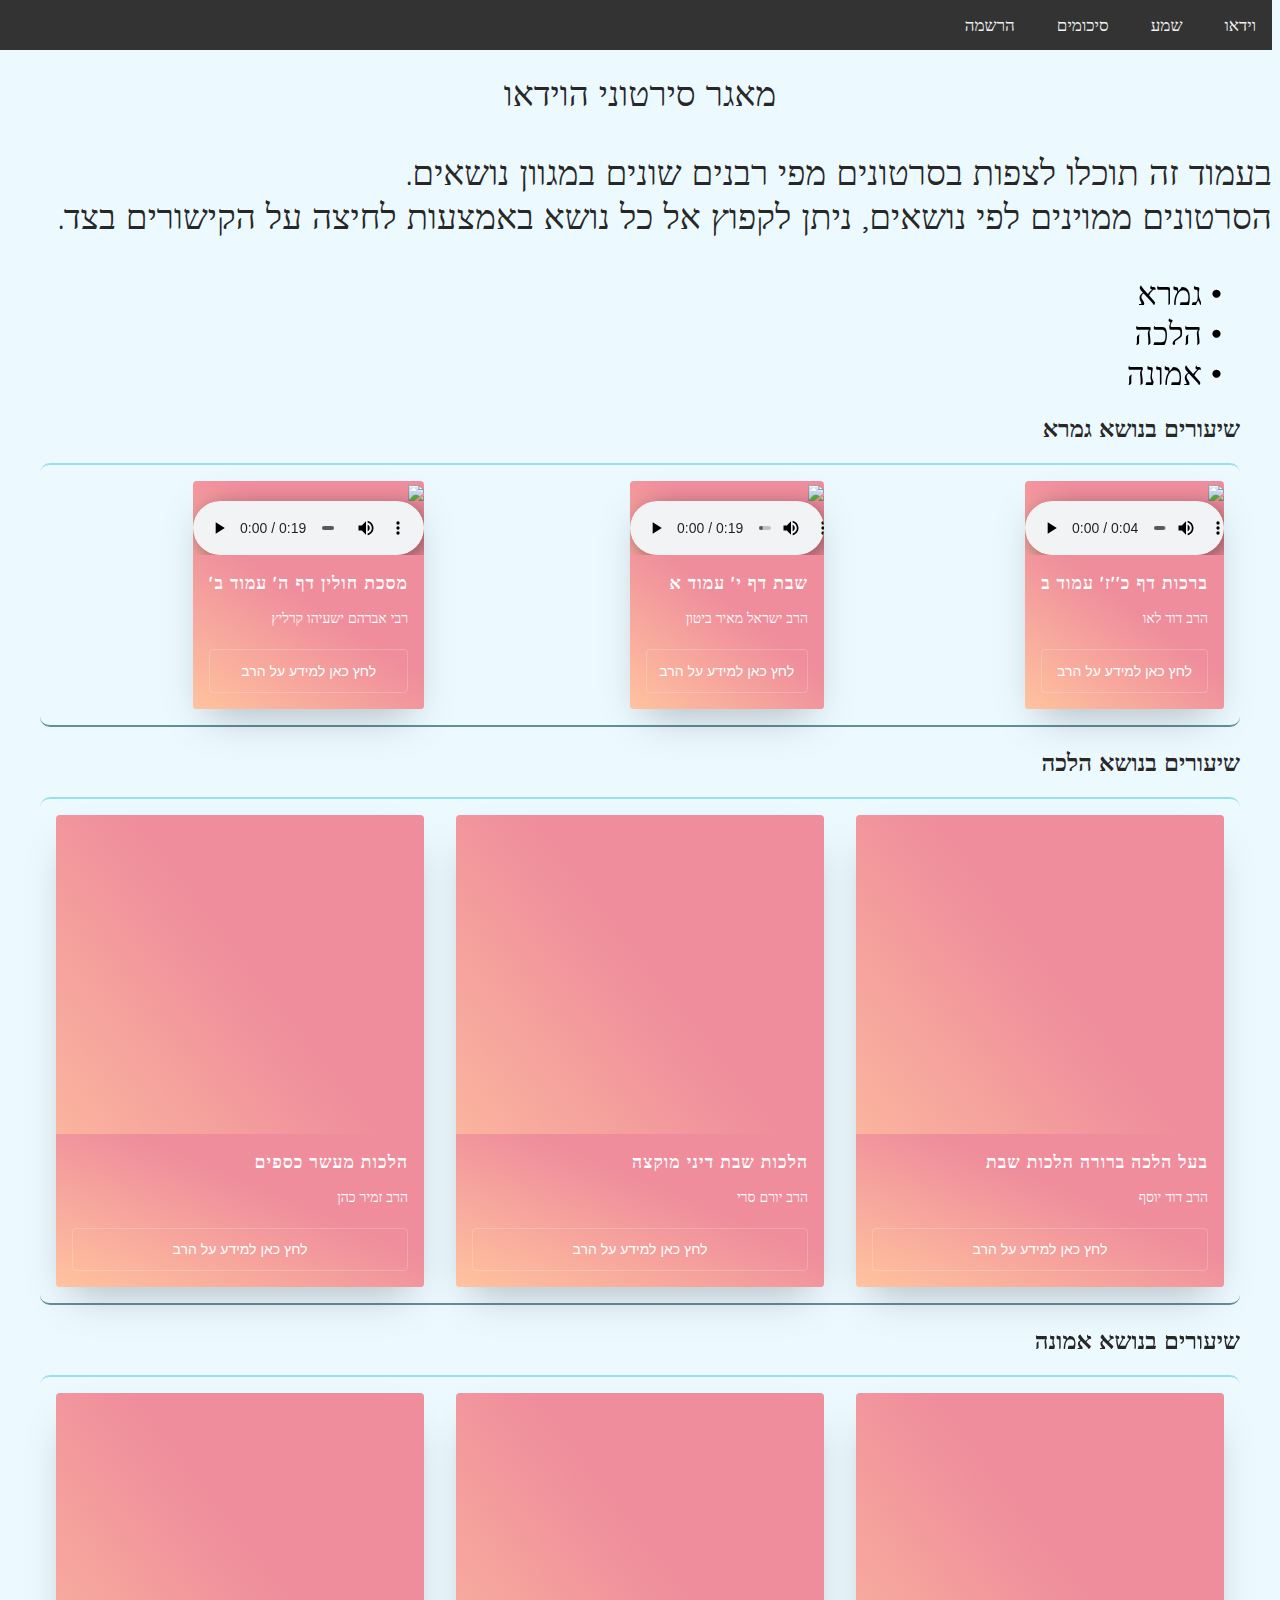
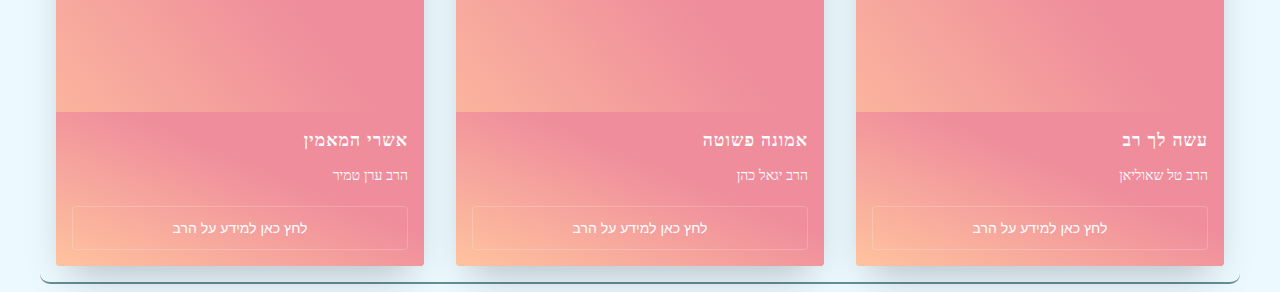
==== audios.html @ 3ead146b "Merge branch 'main' of https://github.com/yohanan400/fullstack-Project1" ====
<!DOCTYPE html>
<html lang="he" dir="rtl">

<head>

    <meta charset="UTF-8">
    <meta http-equiv="X-UA-Compatible" content="IE=edge">
    <meta name="viewport" content="width=device-width, initial-scale=1.0">
    <link rel="stylesheet" href="audios.css">
    <link rel="stylesheet" href="tamplate.css">

    <title>מאגר שיעורים - שמע</title>
</head>

<body>
    <header>
        <navbar class="navbar" id="nav-bar">
            <a href="./videos.html">וידאו</a>
            <a href="./audios.html">שמע</a>
            <a href="#">סיכומים</a>
            <a href="register.html">הרשמה</a>
        </navbar>
        <br><br>
        <section id="page_text">
            <h1>מאגר סירטוני הוידאו</h1>
            <p>בעמוד זה תוכלו לצפות בסרטונים מפי רבנים שונים במגוון נושאים.<br>
                הסרטונים ממוינים לפי נושאים, ניתן לקפוץ אל כל נושא באמצעות לחיצה
                על הקישורים בצד.
            </p>
        </section>

        <navbar id="SideNav" >
            <ul style="list-style-type: none;">
                <li><a href="#Gmara"> • גמרא</a></li>
                <li><a href="#Halacha"> • הלכה</a></li>
                <li><a href="#Emoona"> • אמונה</a></li>
            </ul>
        </navbar>

    </header>

    <div class="main">
        <section id="Gmara">
            <h2>שיעורים בנושא גמרא</h2>
            <ul class="cards">
                <li class="cards_item">
                    <div class="card">
                        <div class="card_image">
                            <img
                                src="https://upload.wikimedia.org/wikipedia/commons/3/32/David_Lau_1.JPG">
                        </div>
                        <audio controls preload="metadata">
                            <source src="resources/audios/4 Second.ogg" type="audio/ogg">
                            <source src="resources/audios/4 Second.mp3" type="audio/mp3">
                            Your browser does not support the audio tag!
                        </audio>
                        <div class="card_content">
                            <h2 class="card_title">ברכות דף כ''ז' עמוד ב</h2>
                            <p class="card_text">הרב דוד לאו</p>
                            <button class="btn card_btn" type="button"
                                onclick="location.href='https://he.wikipedia.org/wiki/%D7%93%D7%95%D7%93_%D7%9C%D7%90%D7%95'">לחץ
                                כאן למידע על
                                הרב</button>
                        </div>
                    </div>
                </li>
                <li class="cards_item">
                    <div class="card">
                        <div class="card_image">
                            <img
                                src="https://www.srugim.co.il/wp-content/uploads/2020/12/WhatsApp-Image-2020-12-06-at-18.07.57-e1607271019339.jpeg">
                        </div>
                        <audio controls preload="metadata">
                            <source src="resources/audios/5 Cen Per Second.ogg" type="audio/ogg">
                            <source src="resources/audios/5 Cen Per Second.mp3" type="audio/mp3">
                            Your browser does not support the audio tag!
                        </audio>
                        <div class="card_content">
                            <h2 class="card_title">שבת דף י' עמוד א</h2>
                            <p class="card_text">הרב ישראל מאיר ביטון</p>
                            <button class="btn card_btn" type="button"
                                onclick="location.href='https://www.srugim.co.il/514338-%D7%A8%D7%91-%D7%97%D7%93%D7%A9-%D7%A0%D7%91%D7%97%D7%A8-%D7%9C%D7%A2%D7%99%D7%A8-%D7%97%D7%93%D7%A8%D7%94'">לחץ
                                כאן למידע על
                                הרב</button>
                        </div>
                    </div>
                </li>
                <li class="cards_item">
                    <div class="card">
                        <div class="card_image">
                            <img
                                src="https://upload.wikimedia.org/wikipedia/commons/7/7e/Chazon_Ish.jpg">
                        </div>
                        <audio controls preload="metadata">
                            <source src="resources/audios/Yuki No Eki.ogg" type="audio/ogg">
                            <source src="resources/audios/Yuki No Eki.mp3" type="audio/mp3">
                            Your browser does not support the audio tag!
                        </audio>    
                        <div class="card_content">
                            <h2 class="card_title">מסכת חולין דף ה' עמוד ב'</h2>
                            <p class="card_text">רבי אברהם ישעיהו קרליץ</p>
                            <button class="btn card_btn" type="button"
                                onclick="location.href='https://ravinternet.org/category/rabanim/%D7%94%D7%A8%D7%91-%D7%93%D7%A0%D7%99%D7%90%D7%9C-%D7%A0%D7%99%D7%95/'">לחץ
                                כאן למידע על
                                הרב</button>
                        </div>
                    </div>
                </li>
            </ul>
        </section>

        <section id="Halacha">
            <h2>שיעורים בנושא הלכה</h2>
            <ul class="cards">
                <li class="cards_item">
                    <div class="card">
                        <div class="card_image">
                            <iframe class="video" width="560" height="315"
                                src="https://www.youtube.com/embed/xEroaQOeWM0" title="YouTube video player"
                                frameborder="0" allow="accelerometer; autoplay; clipboard-write;
                            encrypted-media; gyroscope; picture-in-picture" allowfullscreen></iframe>
                        </div>
                        <div class="card_content">
                            <h2 class="card_title">בעל הלכה ברורה הלכות שבת</h2>
                            <p class="card_text">הרב דוד יוסף</p>
                            <button class="btn card_btn" type="button"
                                onclick="location.href='https://he.wikipedia.org/wiki/%D7%93%D7%95%D7%93_%D7%99%D7%95%D7%A1%D7%A3_(%D7%A8%D7%91)'">לחץ
                                כאן למידע על
                                הרב</button>
                        </div>
                    </div>
                </li>
                <li class="cards_item">
                    <div class="card">
                        <div class="card_image">
                            <iframe class="video" width="560" height="315"
                                src="https://www.youtube.com/embed/KQCyaVRDuIA" title="YouTube video player"
                                frameborder="0" allow="accelerometer; autoplay; clipboard-write;
                            encrypted-media; gyroscope; picture-in-picture" allowfullscreen></iframe>
                        </div>
                        <div class="card_content">
                            <h2 class="card_title">הלכות שבת דיני מוקצה</h2>
                            <p class="card_text">הרב יורם סרי</p>
                            <button class="btn card_btn" type="button"
                                onclick="location.href='https://kav.meorot.net/rabbis/%D7%94%D7%A8%D7%91-%D7%99%D7%95%D7%A8%D7%9D-%D7%A1%D7%A8%D7%99/'">לחץ
                                כאן למידע על
                                הרב</button>
                        </div>
                    </div>
                </li>
                <li class="cards_item">
                    <div class="card">
                        <div class="card_image">
                            <iframe class="video" width="560" height="315"
                                src="https://www.youtube.com/embed/tLyzMUmi16Q" title="YouTube video player"
                                frameborder="0"
                                allow="accelerometer; autoplay; clipboard-write; encrypted-media; gyroscope; picture-in-picture"
                                allowfullscreen></iframe>
                        </div>
                        <div class="card_content">
                            <h2 class="card_title">הלכות מעשר כספים</h2>
                            <p class="card_text">הרב זמיר כהן</p>
                            <button class="btn card_btn" type="button"
                                onclick="location.href='https://he.wikipedia.org/wiki/%D7%96%D7%9E%D7%99%D7%A8_%D7%9B%D7%94%D7%9F'">לחץ
                                כאן למידע על
                                הרב</button>
                        </div>
                    </div>
                </li>
            </ul>
        </section>

        <section id="Emoona">
            <h2>שיעורים בנושא אמונה</h2>
            <ul class="cards">
                <li class="cards_item">
                    <div class="card">
                        <div class="card_image">
                            <iframe class="video" width="560" height="315"
                                src="https://www.youtube.com/embed/4GMxGkKSrJk" title="YouTube video player"
                                frameborder="0" allow="accelerometer; autoplay; clipboard-write;
                            encrypted-media; gyroscope; picture-in-picture" allowfullscreen></iframe>
                        </div>
                        <div class="card_content">
                            <h2 class="card_title">עשה לך רב</h2>
                            <p class="card_text">הרב טל שאוליאן</p>
                            <button class="btn card_btn" type="button"
                                onclick="location.href='https://www.srugim.co.il/tag/%D7%94%D7%A8%D7%91-%D7%98%D7%9C-%D7%A9%D7%90%D7%95%D7%9C%D7%99%D7%90%D7%9F'">לחץ
                                כאן למידע על
                                הרב</button>
                        </div>
                    </div>
                </li>
                <li class="cards_item">
                    <div class="card">
                        <div class="card_image">
                            <iframe class="video" width="560" height="315"
                                src="https://www.youtube.com/embed/PyifzGgSJ1c" title="YouTube video player"
                                frameborder="0" allow="accelerometer; autoplay; clipboard-write;
                            encrypted-media; gyroscope; picture-in-picture" allowfullscreen></iframe>
                        </div>
                        <div class="card_content">
                            <h2 class="card_title">אמונה פשוטה</h2>
                            <p class="card_text">הרב יגאל כהן</p>
                            <button class="btn card_btn" type="button"
                                onclick="location.href='https://www.hamichlol.org.il/%D7%94%D7%A8%D7%91_%D7%99%D7%92%D7%90%D7%9C_%D7%9B%D7%94%D7%9F'">לחץ
                                כאן למידע על
                                הרב</button>
                        </div>
                    </div>
                </li>
                <li class="cards_item">
                    <div class="card">
                        <div class="card_image">
                            <iframe class="video" width="560" height="315"
                                src="https://www.youtube.com/embed/Y7xFPn77SSA" title="YouTube video player"
                                frameborder="0"
                                allow="accelerometer; autoplay; clipboard-write; encrypted-media; gyroscope; picture-in-picture"
                                allowfullscreen></iframe>
                        </div>
                        <div class="card_content">
                            <h2 class="card_title">אשרי המאמין</h2>
                            <p class="card_text">הרב ערן טמיר</p>
                            <button class="btn card_btn" type="button"
                                onclick="location.href='https://he.wikipedia.org/wiki/%D7%A2%D7%A8%D7%9F_%D7%98%D7%9E%D7%99%D7%A8'">לחץ
                                כאן למידע על
                                הרב</button>
                        </div>
                    </div>
                </li>
            </ul>
        </section>
    </div>
</body>
---- audios.css ----
/* Font */
@import url('https://fonts.googleapis.com/css?family=Quicksand:400,700');

/* Design */
*,
*::before,
*::after {
    box-sizing: border-box;
}

html {
    background-color: #ecf9ff;
}

body {
    color: #272727;
    font-family: 'Quicksand', serif;
    font-style: normal;
    font-weight: 400;
    letter-spacing: 0;
}

.main {
    max-width: 1200px;
    margin: 0 auto;
}

h1 {
    font-size: 24px;
    font-weight: 400;
    text-align: center;
}

img {
    height: auto ;
    max-width: 100%;
    vertical-align: middle;
    aspect-ratio: 1 / 1;
    border-radius: 5%;
}

audio {
    width: 100%;
    box-shadow: 5px 5px 20px rgba(0, 0, 0, 0.4);
    border-radius: 90px;
}


.btn {
    color: #ffffff;
    padding: 0.8rem;
    font-size: 14px;
    text-transform: uppercase;
    border-radius: 4px;
    font-weight: 400;
    display: block;
    width: 100%;
    cursor: pointer;
    border: 1px solid rgba(255, 255, 255, 0.2);
    background: transparent;
}

.btn:hover {
    background-color: rgba(255, 255, 255, 0.12);
}

.cards {
    display: flex;
    flex-wrap: wrap;
    list-style: none;
    margin: 0;
    padding: 0;
}

.cards_item {
    display: flex;
    padding: 1rem;
}

@media (min-width: 40rem) {
    .cards_item {
        width: 50%;
    }
}

@media (min-width: 56rem) {
    .cards_item {
        width: 33.3333%;
    }
}

.card {
    background-color: white;
    border-radius: 0.25rem;
    box-shadow: 0 20px 40px -14px rgba(0, 0, 0, 0.25);
    display: flex;
    flex-direction: column;
    overflow: hidden;
    background: linear-gradient(to bottom left, #EF8D9C 40%, #FFC39E 100%);
    border-radius: 5%;
}

.card_content {
    padding: 1rem;
}

.card_title {
    color: #ffffff;
    font-size: 1.1rem;
    font-weight: 700;
    letter-spacing: 1px;
    text-transform: capitalize;
    margin: 0px;
}

.card_text {
    color: #ffffff;
    font-size: 0.875rem;
    line-height: 1.5;
    margin-bottom: 1.25rem;
    font-weight: 400;
}


.navbar {
    overflow: hidden;
    background-color: #333;
    position: fixed;
    top: 0;
    width: 100%;
}

.navbar a {
    float: right;
    display: block;
    color: #f2f2f2;
    text-align: center;
    padding: 14px 16px;
    text-decoration: none;
    font-size: 17px;
}

.navbar a:hover {
    background: #ddd;
    color: black;
}
---- tamplate.css ----
/* Font */
@import url('https://fonts.googleapis.com/css?family=Quicksand:400,700');

/* Design */
*,
*::before,
*::after {
    box-sizing: border-box;
}

html {
    background-color: #ecf9ff;
}

body {
    color: #272727;
    font-family: 'Quicksand', serif;
    font-style: normal;
    font-weight: 400;
    letter-spacing: 0;
}

.main {
    max-width: 1200px;
    margin: 0 auto;
}

h1 {
    font-size: 35px;
    font-weight: 400;
    text-align: center;
}


.btn {
    color: #ffffff;
    padding: 0.8rem;
    font-size: 14px;
    text-transform: uppercase;
    border-radius: 4px;
    font-weight: 400;
    display: block;
    width: 100%;
    cursor: pointer;
    border: 1px solid rgba(255, 255, 255, 0.2);
    background: transparent;
}

.btn:hover {
    background-color: rgba(255, 255, 255, 0.12);
}

.cards {
    display: flex;
    flex-wrap: wrap;
    list-style: none;
    margin: 0;
    padding: 0 !important;
    border: rgb(155, 223, 235) outset 2px;
    border-radius: 10px;
    border-right: none;
    border-left: none;
}

.cards_item {
    display: flex;
    padding: 1rem;
}

@media (min-width: 40rem) {
    .cards_item {
        width: 50%;
    }
}

@media (min-width: 56rem) {
    .cards_item {
        width: 33.3333%;
    }
}

.card {
    background-color: white;
    border-radius: 0.25rem;
    box-shadow: 0 20px 40px -14px rgba(0, 0, 0, 0.25);
    display: flex;
    flex-direction: column;
    overflow: hidden;
}

.card_content {
    padding: 1rem;
    background: linear-gradient(to bottom left, #EF8D9C 40%, #FFC39E 100%);
}

.card_title {
    color: #ffffff;
    font-size: 1.1rem;
    font-weight: 700;
    letter-spacing: 1px;
    text-transform: capitalize;
    margin: 0px;
}

.card_text {
    color: #ffffff;
    font-size: 0.875rem;
    line-height: 1.5;
    margin-bottom: 1.25rem;
    font-weight: 400;
}

.navbar {
    overflow: hidden;
    background-color: #333;
    position: fixed;
    top: 0;
    width: 100%;
}

.navbar a {
    float: right;
    display: block;
    color: #f2f2f2;
    text-align: center;
    padding: 14px 16px;
    text-decoration: none;
    font-size: 17px;
}

.navbar a:hover {
    background: #ddd;
    color: black;
}

a{
    text-decoration: none;
    color: #000;
    font-size: xx-large;
    margin-left: 10px;
  }

  a:hover{
    color: #67a0d9;
  }

  #SideNav ul{
    position: relative;
    margin-right: 10px;
  }

  #sidenav a{
    padding:0px;
    margin: 0px;
  }

  #page_text{
    font-size: 35px;
  }
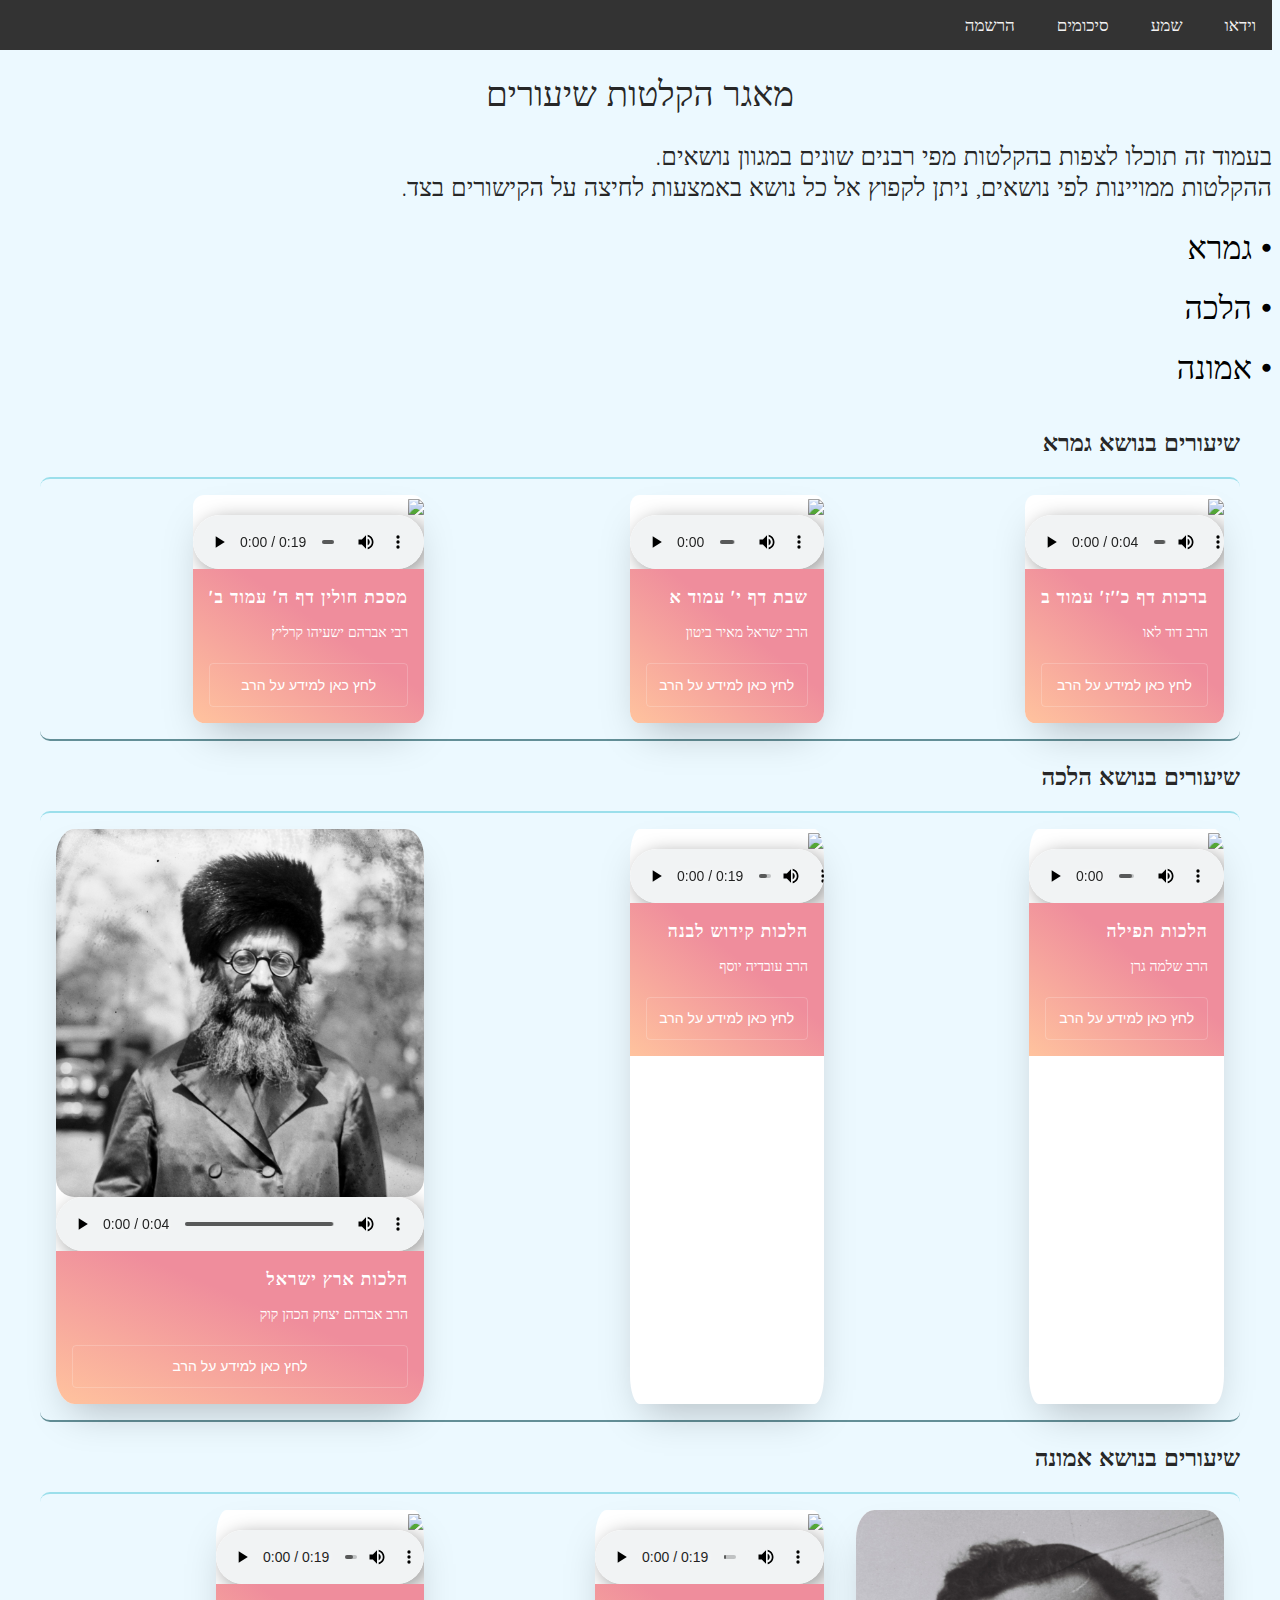
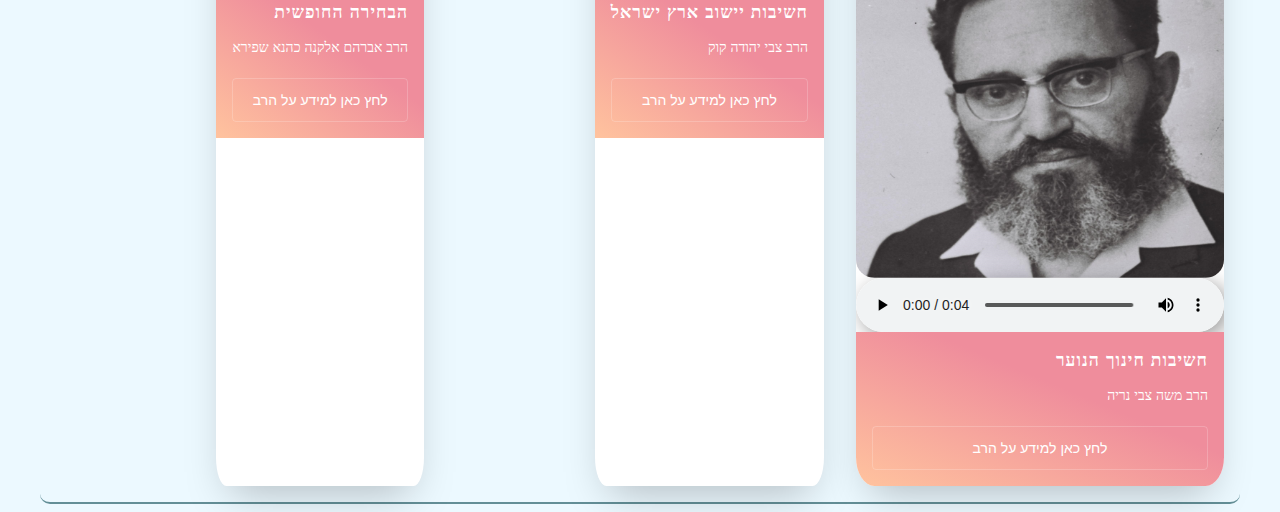
==== commit f84250b0: "Finished audio" ====
--- a/audios.html
+++ b/audios.html
@@ -22,19 +22,16 @@
         </navbar>
         <br><br>
         <section id="page_text">
-            <h1>מאגר סירטוני הוידאו</h1>
-            <p>בעמוד זה תוכלו לצפות בסרטונים מפי רבנים שונים במגוון נושאים.<br>
-                הסרטונים ממוינים לפי נושאים, ניתן לקפוץ אל כל נושא באמצעות לחיצה
+            <h1>מאגר הקלטות שיעורים</h1>
+            <p>בעמוד זה תוכלו לצפות בהקלטות מפי רבנים שונים במגוון נושאים.<br>
+                ההקלטות ממויינות לפי נושאים, ניתן לקפוץ אל כל נושא באמצעות לחיצה
                 על הקישורים בצד.
             </p>
         </section>
-
-        <navbar id="SideNav" >
-            <ul style="list-style-type: none;">
-                <li><a href="#Gmara"> • גמרא</a></li>
-                <li><a href="#Halacha"> • הלכה</a></li>
-                <li><a href="#Emoona"> • אמונה</a></li>
-            </ul>
+        <navbar id="SideNav">
+            <a href="#Gmara"> • גמרא</a><br><br>
+            <a href="#Halacha"> • הלכה</a><br><br>
+            <a href="#Emoona"> • אמונה</a><br><br>
         </navbar>
 
     </header>
@@ -46,8 +43,7 @@
                 <li class="cards_item">
                     <div class="card">
                         <div class="card_image">
-                            <img
-                                src="https://upload.wikimedia.org/wikipedia/commons/3/32/David_Lau_1.JPG">
+                            <img src="https://upload.wikimedia.org/wikipedia/commons/3/32/David_Lau_1.JPG">
                         </div>
                         <audio controls preload="metadata">
                             <source src="resources/audios/4 Second.ogg" type="audio/ogg">
@@ -88,14 +84,13 @@
                 <li class="cards_item">
                     <div class="card">
                         <div class="card_image">
-                            <img
-                                src="https://upload.wikimedia.org/wikipedia/commons/7/7e/Chazon_Ish.jpg">
+                            <img src="https://upload.wikimedia.org/wikipedia/commons/7/7e/Chazon_Ish.jpg">
                         </div>
                         <audio controls preload="metadata">
                             <source src="resources/audios/Yuki No Eki.ogg" type="audio/ogg">
                             <source src="resources/audios/Yuki No Eki.mp3" type="audio/mp3">
                             Your browser does not support the audio tag!
-                        </audio>    
+                        </audio>
                         <div class="card_content">
                             <h2 class="card_title">מסכת חולין דף ה' עמוד ב'</h2>
                             <p class="card_text">רבי אברהם ישעיהו קרליץ</p>
@@ -115,53 +110,59 @@
                 <li class="cards_item">
                     <div class="card">
                         <div class="card_image">
-                            <iframe class="video" width="560" height="315"
-                                src="https://www.youtube.com/embed/xEroaQOeWM0" title="YouTube video player"
-                                frameborder="0" allow="accelerometer; autoplay; clipboard-write;
-                            encrypted-media; gyroscope; picture-in-picture" allowfullscreen></iframe>
-                        </div>
-                        <div class="card_content">
-                            <h2 class="card_title">בעל הלכה ברורה הלכות שבת</h2>
-                            <p class="card_text">הרב דוד יוסף</p>
-                            <button class="btn card_btn" type="button"
-                                onclick="location.href='https://he.wikipedia.org/wiki/%D7%93%D7%95%D7%93_%D7%99%D7%95%D7%A1%D7%A3_(%D7%A8%D7%91)'">לחץ
-                                כאן למידע על
-                                הרב</button>
-                        </div>
-                    </div>
-                </li>
-                <li class="cards_item">
-                    <div class="card">
-                        <div class="card_image">
-                            <iframe class="video" width="560" height="315"
-                                src="https://www.youtube.com/embed/KQCyaVRDuIA" title="YouTube video player"
-                                frameborder="0" allow="accelerometer; autoplay; clipboard-write;
-                            encrypted-media; gyroscope; picture-in-picture" allowfullscreen></iframe>
-                        </div>
-                        <div class="card_content">
-                            <h2 class="card_title">הלכות שבת דיני מוקצה</h2>
-                            <p class="card_text">הרב יורם סרי</p>
-                            <button class="btn card_btn" type="button"
-                                onclick="location.href='https://kav.meorot.net/rabbis/%D7%94%D7%A8%D7%91-%D7%99%D7%95%D7%A8%D7%9D-%D7%A1%D7%A8%D7%99/'">לחץ
-                                כאן למידע על
-                                הרב</button>
-                        </div>
-                    </div>
-                </li>
-                <li class="cards_item">
-                    <div class="card">
-                        <div class="card_image">
-                            <iframe class="video" width="560" height="315"
-                                src="https://www.youtube.com/embed/tLyzMUmi16Q" title="YouTube video player"
-                                frameborder="0"
-                                allow="accelerometer; autoplay; clipboard-write; encrypted-media; gyroscope; picture-in-picture"
-                                allowfullscreen></iframe>
-                        </div>
-                        <div class="card_content">
-                            <h2 class="card_title">הלכות מעשר כספים</h2>
-                            <p class="card_text">הרב זמיר כהן</p>
-                            <button class="btn card_btn" type="button"
-                                onclick="location.href='https://he.wikipedia.org/wiki/%D7%96%D7%9E%D7%99%D7%A8_%D7%9B%D7%94%D7%9F'">לחץ
+                            <img src="https://upload.wikimedia.org/wikipedia/commons/d/de/%D7%94%D7%A8%D7%91_%D7%A9%D7%9C%D7%9E%D7%94_%D7%92%D7%95%D7%A8%D7%9F.jpg">
+                        </div>
+                        <audio controls preload="metadata">
+                            <source src="resources/audios/5 Sec Intro Music No Copyright.ogg" type="audio/ogg">
+                            <source src="resources/audios/5 Sec Intro Music No Copyright.mp3" type="audio/mp3">
+                            Your browser does not support the audio tag!
+                        </audio>
+                        <div class="card_content">
+                            <h2 class="card_title">הלכות תפילה</h2>
+                            <p class="card_text">הרב שלמה גרן</p>
+                            <button class="btn card_btn" type="button"
+                                onclick="location.href='https://www.hamichlol.org.il/%D7%94%D7%A8%D7%91_%D7%A9%D7%9C%D7%9E%D7%94_%D7%92%D7%95%D7%A8%D7%9F'">לחץ
+                                כאן למידע על
+                                הרב</button>
+                        </div>
+                    </div>
+                </li>
+                <li class="cards_item">
+                    <div class="card">
+                        <div class="card_image">
+                            <img
+                                src="https://upload.wikimedia.org/wikipedia/commons/d/d5/Harav_Ovadia_Yosef.JPG">
+                        </div>
+                        <audio controls preload="metadata">
+                            <source src="resources/audios/Yuki No Eki.ogg" type="audio/ogg">
+                            <source src="resources/audios/Yuki No Eki.mp3" type="audio/mp3">
+                            Your browser does not support the audio tag!
+                        </audio>
+                        <div class="card_content">
+                            <h2 class="card_title">הלכות קידוש לבנה</h2>
+                            <p class="card_text">הרב עובדיה יוסף</p>
+                            <button class="btn card_btn" type="button"
+                                onclick="location.href='https://www.hamichlol.org.il/%D7%94%D7%A8%D7%91_%D7%A2%D7%95%D7%91%D7%93%D7%99%D7%94_%D7%99%D7%95%D7%A1%D7%A3_(%D7%91%D7%9F_%D7%94%D7%A8%D7%91_%D7%99%D7%A6%D7%97%D7%A7)'">לחץ
+                                כאן למידע על
+                                הרב</button>
+                        </div>
+                    </div>
+                </li>
+                <li class="cards_item">
+                    <div class="card">
+                        <div class="card_image">
+                            <img src="./resources/images/Abraham_Isaac_Kook_1924.jpg" alt="הרב אברהם יצחק הכהן קוק">
+                        </div>
+                        <audio controls preload="metadata">
+                            <source src="resources/audios/4 Second.ogg" type="audio/ogg">
+                            <source src="resources/audios/4 Second.mp3" type="audio/mp3">
+                            Your browser does not support the audio tag!
+                        </audio>
+                        <div class="card_content">
+                            <h2 class="card_title">הלכות ארץ ישראל</h2>
+                            <p class="card_text">הרב אברהם יצחק הכהן קוק</p>
+                            <button class="btn card_btn" type="button"
+                                onclick="location.href='https://www.hamichlol.org.il/%D7%94%D7%A8%D7%91_%D7%90%D7%91%D7%A8%D7%94%D7%9D_%D7%99%D7%A6%D7%97%D7%A7_%D7%94%D7%9B%D7%94%D7%9F_%D7%A7%D7%95%D7%A7'">לחץ
                                 כאן למידע על
                                 הרב</button>
                         </div>
@@ -176,53 +177,59 @@
                 <li class="cards_item">
                     <div class="card">
                         <div class="card_image">
-                            <iframe class="video" width="560" height="315"
-                                src="https://www.youtube.com/embed/4GMxGkKSrJk" title="YouTube video player"
-                                frameborder="0" allow="accelerometer; autoplay; clipboard-write;
-                            encrypted-media; gyroscope; picture-in-picture" allowfullscreen></iframe>
-                        </div>
-                        <div class="card_content">
-                            <h2 class="card_title">עשה לך רב</h2>
-                            <p class="card_text">הרב טל שאוליאן</p>
-                            <button class="btn card_btn" type="button"
-                                onclick="location.href='https://www.srugim.co.il/tag/%D7%94%D7%A8%D7%91-%D7%98%D7%9C-%D7%A9%D7%90%D7%95%D7%9C%D7%99%D7%90%D7%9F'">לחץ
-                                כאן למידע על
-                                הרב</button>
-                        </div>
-                    </div>
-                </li>
-                <li class="cards_item">
-                    <div class="card">
-                        <div class="card_image">
-                            <iframe class="video" width="560" height="315"
-                                src="https://www.youtube.com/embed/PyifzGgSJ1c" title="YouTube video player"
-                                frameborder="0" allow="accelerometer; autoplay; clipboard-write;
-                            encrypted-media; gyroscope; picture-in-picture" allowfullscreen></iframe>
-                        </div>
-                        <div class="card_content">
-                            <h2 class="card_title">אמונה פשוטה</h2>
-                            <p class="card_text">הרב יגאל כהן</p>
-                            <button class="btn card_btn" type="button"
-                                onclick="location.href='https://www.hamichlol.org.il/%D7%94%D7%A8%D7%91_%D7%99%D7%92%D7%90%D7%9C_%D7%9B%D7%94%D7%9F'">לחץ
-                                כאן למידע על
-                                הרב</button>
-                        </div>
-                    </div>
-                </li>
-                <li class="cards_item">
-                    <div class="card">
-                        <div class="card_image">
-                            <iframe class="video" width="560" height="315"
-                                src="https://www.youtube.com/embed/Y7xFPn77SSA" title="YouTube video player"
-                                frameborder="0"
-                                allow="accelerometer; autoplay; clipboard-write; encrypted-media; gyroscope; picture-in-picture"
-                                allowfullscreen></iframe>
-                        </div>
-                        <div class="card_content">
-                            <h2 class="card_title">אשרי המאמין</h2>
-                            <p class="card_text">הרב ערן טמיר</p>
-                            <button class="btn card_btn" type="button"
-                                onclick="location.href='https://he.wikipedia.org/wiki/%D7%A2%D7%A8%D7%9F_%D7%98%D7%9E%D7%99%D7%A8'">לחץ
+                            <img src="./resources/images/Moshe-Zvi_Neria,_1969._D711-062.jpg" alt="הרב משה צבי נריה">
+                        </div>
+                        <audio controls preload="metadata">
+                            <source src="resources/audios/4 Second.ogg" type="audio/ogg">
+                            <source src="resources/audios/4 Second.mp3" type="audio/mp3">
+                            Your browser does not support the audio tag!
+                        </audio>
+                        <div class="card_content">
+                            <h2 class="card_title">חשיבות חינוך הנוער</h2>
+                            <p class="card_text">הרב משה צבי נריה</p>
+                            <button class="btn card_btn" type="button"
+                                onclick="location.href='https://www.hamichlol.org.il/%D7%94%D7%A8%D7%91_%D7%9E%D7%A9%D7%94_%D7%A6%D7%91%D7%99_%D7%A0%D7%A8%D7%99%D7%94'">לחץ
+                                כאן למידע על
+                                הרב</button>
+                        </div>
+                    </div>
+                </li>
+                <li class="cards_item">
+                    <div class="card">
+                        <div class="card_image">
+                            <img
+                                src="https://www.israelhayom.co.il/wp-content/uploads/2022/02/15/%D7%94%D7%A8%D7%91-%D7%A6%D7%91%D7%99-%D7%99%D7%94%D7%95%D7%93%D7%94-%D7%94%D7%9B%D7%94%D7%9F-%D7%A7%D7%95%D7%A71.jpg">
+                        </div>
+                        <audio controls preload="metadata">
+                            <source src="resources/audios/5 Cen Per Second.ogg" type="audio/ogg">
+                            <source src="resources/audios/5 Cen Per Second.mp3" type="audio/mp3">
+                            Your browser does not support the audio tag!
+                        </audio>
+                        <div class="card_content">
+                            <h2 class="card_title">חשיבות יישוב ארץ ישראל</h2>
+                            <p class="card_text">הרב צבי יהודה קוק</p>
+                            <button class="btn card_btn" type="button"
+                                onclick="location.href='https://www.hamichlol.org.il/%D7%94%D7%A8%D7%91_%D7%A6%D7%91%D7%99_%D7%99%D7%94%D7%95%D7%93%D7%94_%D7%A7%D7%95%D7%A7'">לחץ
+                                כאן למידע על
+                                הרב</button>
+                        </div>
+                    </div>
+                </li>
+                <li class="cards_item">
+                    <div class="card">
+                        <div class="card_image">
+                            <img src="https://mercazharav.org.il/wp-content/uploads/2019/05/%D7%A8%D7%91-%D7%90%D7%91%D7%A8%D7%95%D7%9D-683x1024.jpg">
+                        </div>
+                        <audio controls preload="metadata">
+                            <source src="resources/audios/Yuki No Eki.ogg" type="audio/ogg">
+                            <source src="resources/audios/Yuki No Eki.mp3" type="audio/mp3">
+                            Your browser does not support the audio tag!
+                        </audio>
+                        <div class="card_content">
+                            <h2 class="card_title">הבחירה החופשית</h2>
+                            <p class="card_text">הרב אברהם אלקנה כהנא שפירא</p>
+                            <button class="btn card_btn" type="button"
+                                onclick="location.href='https://www.hamichlol.org.il/%D7%94%D7%A8%D7%91_%D7%90%D7%91%D7%A8%D7%94%D7%9D_%D7%90%D7%9C%D7%A7%D7%A0%D7%94_%D7%9B%D7%94%D7%A0%D7%90_%D7%A9%D7%A4%D7%99%D7%A8%D7%90'">לחץ
                                 כאן למידע על
                                 הרב</button>
                         </div>
--- a/audios.css
+++ b/audios.css
@@ -1,38 +1,5 @@
-/* Font */
-@import url('https://fonts.googleapis.com/css?family=Quicksand:400,700');
-
-/* Design */
-*,
-*::before,
-*::after {
-    box-sizing: border-box;
-}
-
-html {
-    background-color: #ecf9ff;
-}
-
-body {
-    color: #272727;
-    font-family: 'Quicksand', serif;
-    font-style: normal;
-    font-weight: 400;
-    letter-spacing: 0;
-}
-
-.main {
-    max-width: 1200px;
-    margin: 0 auto;
-}
-
-h1 {
-    font-size: 24px;
-    font-weight: 400;
-    text-align: center;
-}
-
 img {
-    height: auto ;
+    height: auto;
     max-width: 100%;
     vertical-align: middle;
     aspect-ratio: 1 / 1;
@@ -44,103 +11,3 @@
     box-shadow: 5px 5px 20px rgba(0, 0, 0, 0.4);
     border-radius: 90px;
 }
-
-
-.btn {
-    color: #ffffff;
-    padding: 0.8rem;
-    font-size: 14px;
-    text-transform: uppercase;
-    border-radius: 4px;
-    font-weight: 400;
-    display: block;
-    width: 100%;
-    cursor: pointer;
-    border: 1px solid rgba(255, 255, 255, 0.2);
-    background: transparent;
-}
-
-.btn:hover {
-    background-color: rgba(255, 255, 255, 0.12);
-}
-
-.cards {
-    display: flex;
-    flex-wrap: wrap;
-    list-style: none;
-    margin: 0;
-    padding: 0;
-}
-
-.cards_item {
-    display: flex;
-    padding: 1rem;
-}
-
-@media (min-width: 40rem) {
-    .cards_item {
-        width: 50%;
-    }
-}
-
-@media (min-width: 56rem) {
-    .cards_item {
-        width: 33.3333%;
-    }
-}
-
-.card {
-    background-color: white;
-    border-radius: 0.25rem;
-    box-shadow: 0 20px 40px -14px rgba(0, 0, 0, 0.25);
-    display: flex;
-    flex-direction: column;
-    overflow: hidden;
-    background: linear-gradient(to bottom left, #EF8D9C 40%, #FFC39E 100%);
-    border-radius: 5%;
-}
-
-.card_content {
-    padding: 1rem;
-}
-
-.card_title {
-    color: #ffffff;
-    font-size: 1.1rem;
-    font-weight: 700;
-    letter-spacing: 1px;
-    text-transform: capitalize;
-    margin: 0px;
-}
-
-.card_text {
-    color: #ffffff;
-    font-size: 0.875rem;
-    line-height: 1.5;
-    margin-bottom: 1.25rem;
-    font-weight: 400;
-}
-
-
-.navbar {
-    overflow: hidden;
-    background-color: #333;
-    position: fixed;
-    top: 0;
-    width: 100%;
-}
-
-.navbar a {
-    float: right;
-    display: block;
-    color: #f2f2f2;
-    text-align: center;
-    padding: 14px 16px;
-    text-decoration: none;
-    font-size: 17px;
-}
-
-.navbar a:hover {
-    background: #ddd;
-    color: black;
-}--- a/tamplate.css
+++ b/tamplate.css
@@ -81,7 +81,7 @@
 
 .card {
     background-color: white;
-    border-radius: 0.25rem;
+    border-radius: 5%;
     box-shadow: 0 20px 40px -14px rgba(0, 0, 0, 0.25);
     display: flex;
     flex-direction: column;
@@ -155,5 +155,5 @@
   }
 
   #page_text{
-    font-size: 35px;
+    font-size: 25px;
   }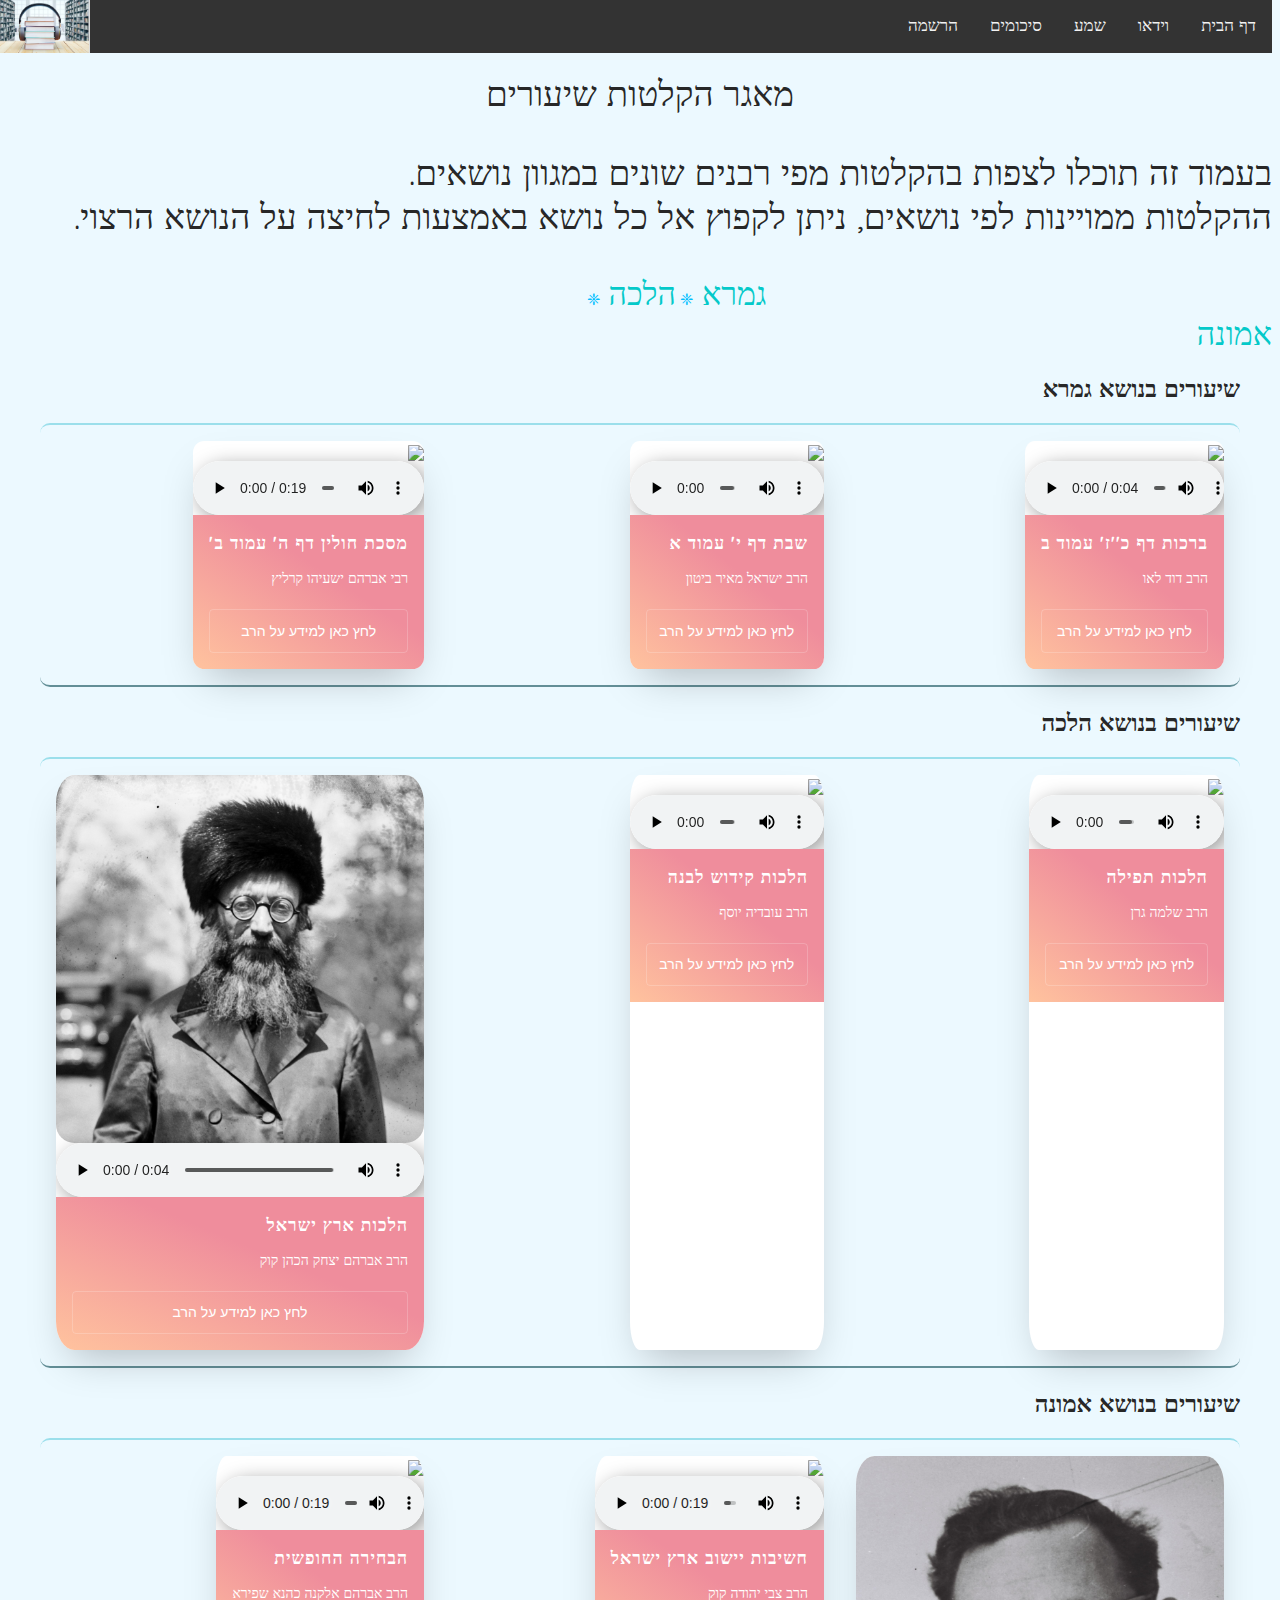
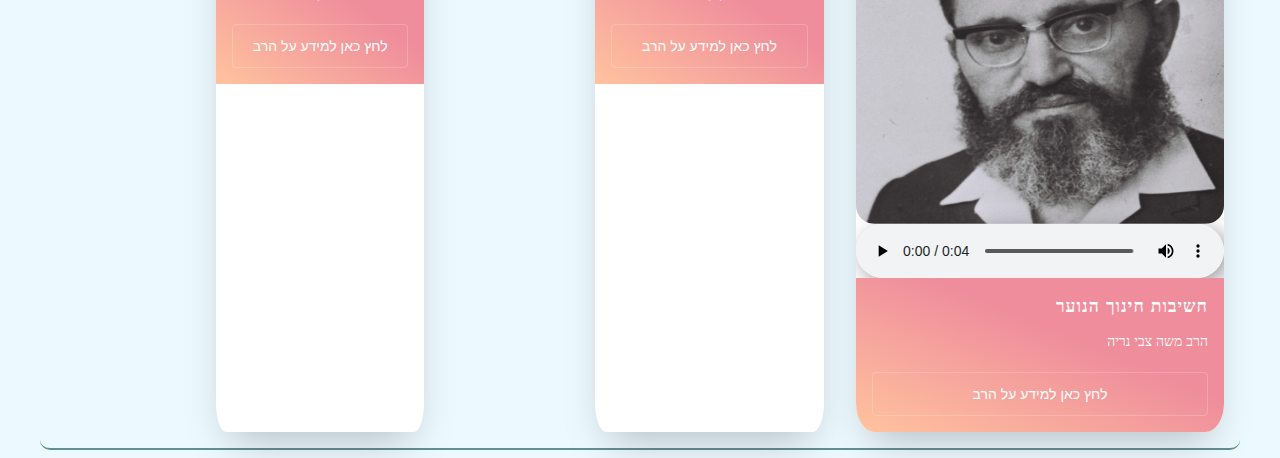
==== commit 8ab1dd67: "design and orgenaize" ====
--- a/audios.html
+++ b/audios.html
@@ -15,23 +15,33 @@
 <body>
     <header>
         <navbar class="navbar" id="nav-bar">
-            <a href="./videos.html">וידאו</a>
-            <a href="./audios.html">שמע</a>
-            <a href="#">סיכומים</a>
-            <a href="register.html">הרשמה</a>
+            <div id="links">
+                <a href="index.html">דף הבית</a>
+                <a href="./videos.html">וידאו</a>
+                <a href="./audios.html">שמע</a>
+                <a href="#">סיכומים</a>
+                <a href="register.html">הרשמה</a>
+            </div>
+            <section id="logo">
+                <a href="index.html" id="logo_link">
+                    <img src="./resources/images/logo.webp" alt="דף הבית" />
+                </a>
+            </section>
         </navbar>
         <br><br>
         <section id="page_text">
             <h1>מאגר הקלטות שיעורים</h1>
             <p>בעמוד זה תוכלו לצפות בהקלטות מפי רבנים שונים במגוון נושאים.<br>
                 ההקלטות ממויינות לפי נושאים, ניתן לקפוץ אל כל נושא באמצעות לחיצה
-                על הקישורים בצד.
+                על הנושא הרצוי.
             </p>
         </section>
         <navbar id="SideNav">
-            <a href="#Gmara"> • גמרא</a><br><br>
-            <a href="#Halacha"> • הלכה</a><br><br>
-            <a href="#Emoona"> • אמונה</a><br><br>
+            <a href="#Gmara">  גמרא </a>
+            <label class="seperate_symbol"> ❈ </label>
+            <a href="#Halacha">  הלכה </a>
+            <label class="seperate_symbol"> ❈ </label>
+            <a href="#Emoona"> אמונה </a>
         </navbar>
 
     </header>
--- a/audios.css
+++ b/audios.css
@@ -1,4 +1,4 @@
-img {
+.card_image img {
     height: auto;
     max-width: 100%;
     vertical-align: middle;
--- a/tamplate.css
+++ b/tamplate.css
@@ -19,6 +19,34 @@
     font-weight: 400;
     letter-spacing: 0;
 }
+
+/*logo*/
+#logo img {
+    max-width: 100%;
+    vertical-align: middle;
+    max-height: 53px !important;
+}
+
+#logo {
+    float: left;
+}
+
+#logo_link {
+    margin: 0;
+    padding: 0;
+}
+
+@media (max-width: 500px) {
+    #links {
+        display: grid;
+    }
+
+    #logo img {
+        visibility: hidden;
+    }
+}
+
+/* end of logo*/
 
 .main {
     max-width: 1200px;
@@ -116,6 +144,7 @@
     position: fixed;
     top: 0;
     width: 100%;
+
 }
 
 .navbar a {
@@ -133,27 +162,29 @@
     color: black;
 }
 
-a{
+a {
     text-decoration: none;
-    color: #000;
     font-size: xx-large;
-    margin-left: 10px;
-  }
+}
 
-  a:hover{
+#SideNav {
+    margin: 40%;
+}
+
+#SideNav a:hover,
+#SideNav a:visited:hover {
     color: #67a0d9;
-  }
+}
 
-  #SideNav ul{
-    position: relative;
-    margin-right: 10px;
-  }
+.seperate_symbol {
+    color: deepskyblue;
+}
 
-  #sidenav a{
-    padding:0px;
-    margin: 0px;
-  }
+#SideNav a,
+#SideNav a:visited {
+    color: rgb(4, 201, 201);
+}
 
-  #page_text{
-    font-size: 25px;
-  }+#page_text {
+    font-size: 35px;
+}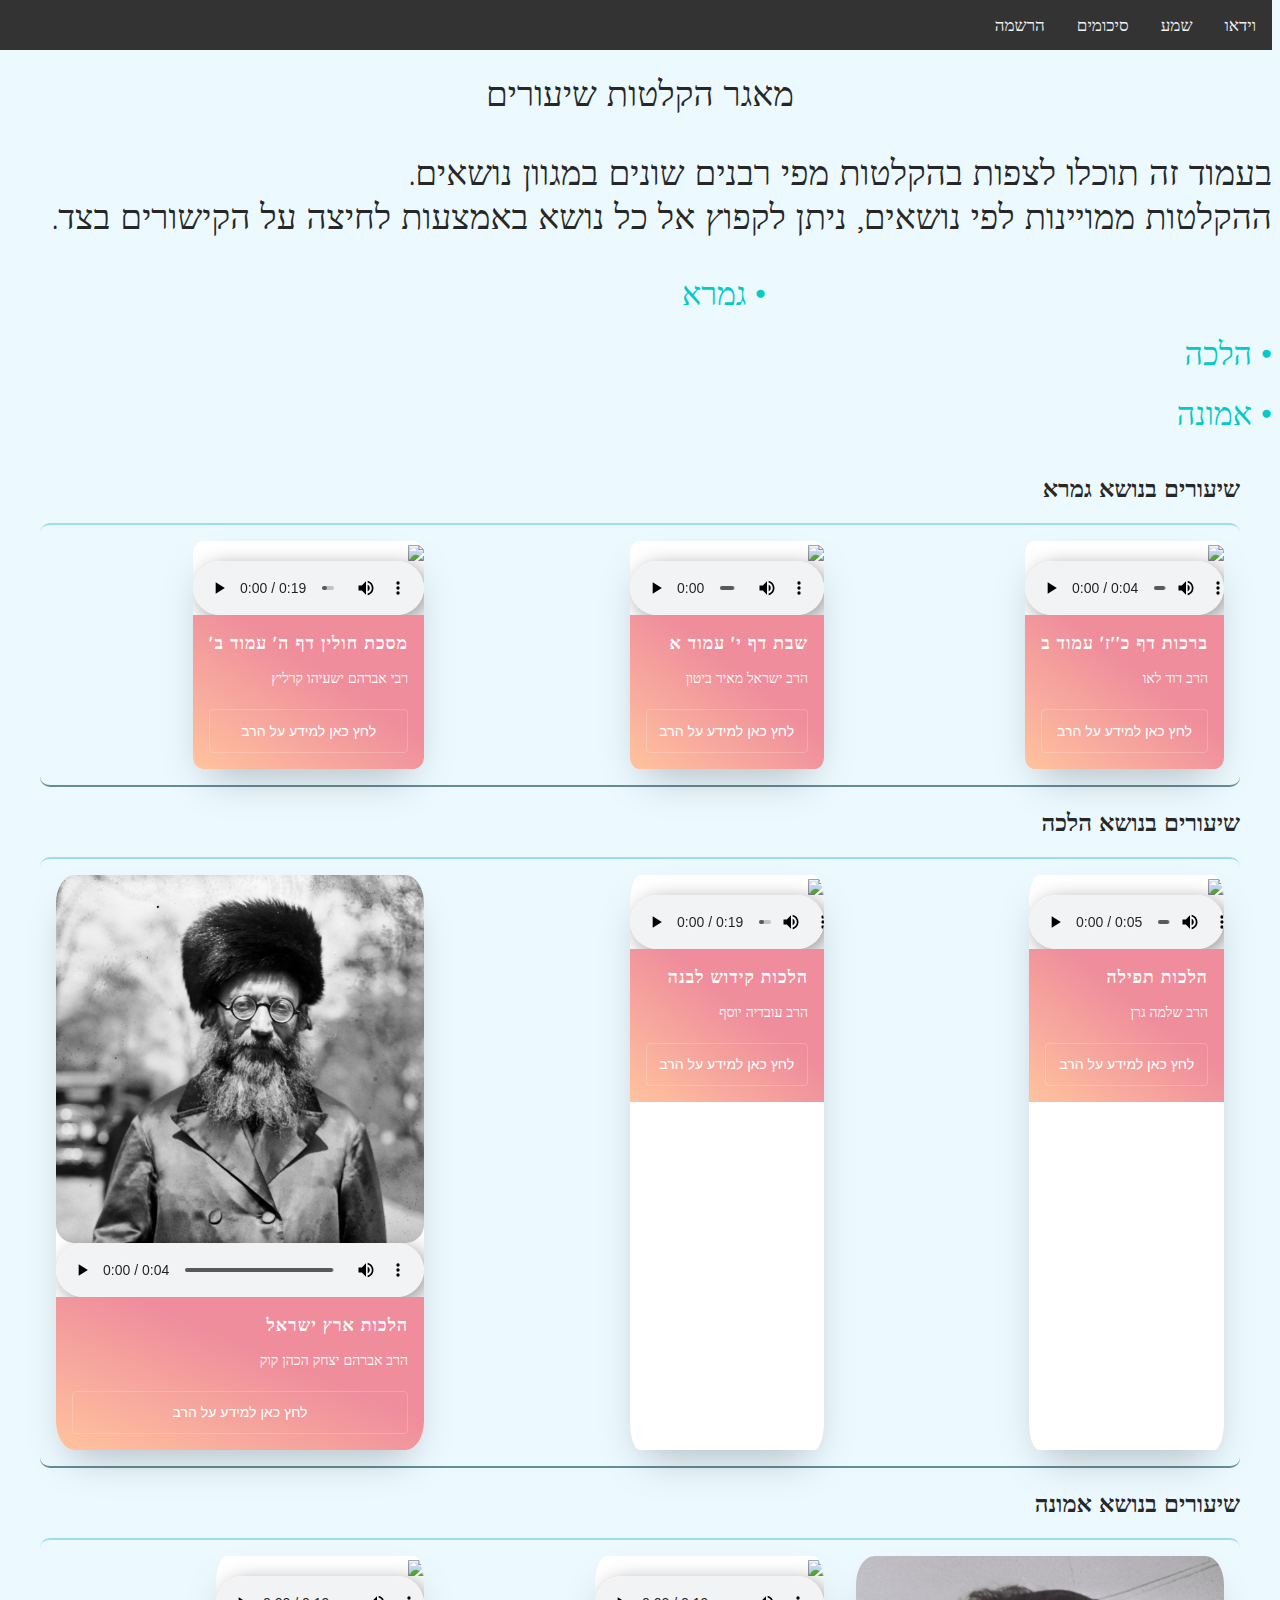
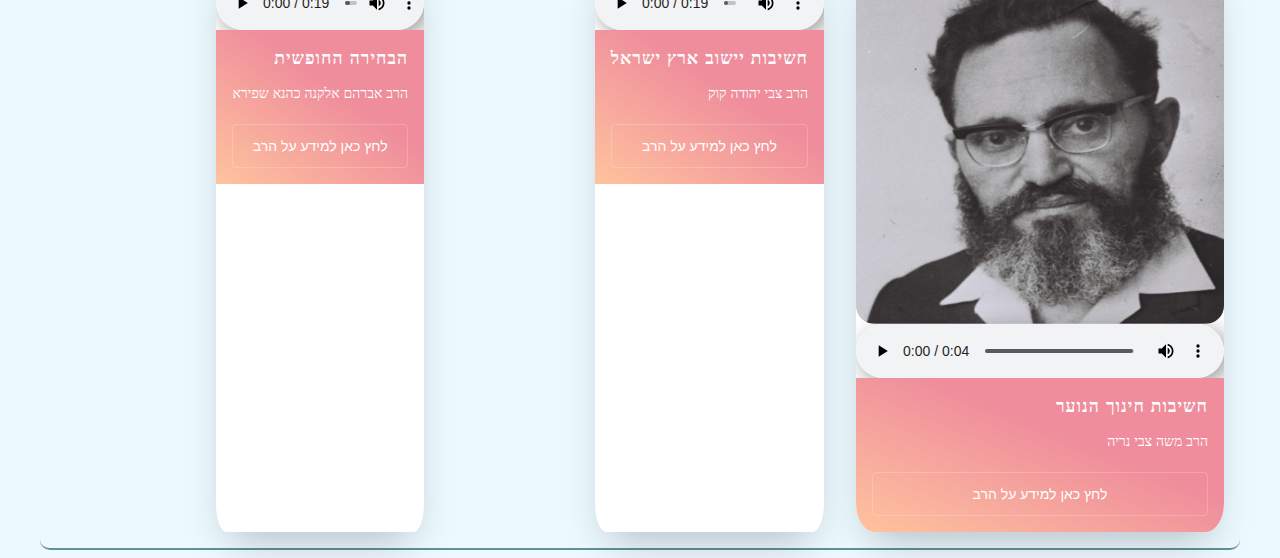
==== commit ada4862a: "leftovers" ====
--- a/audios.html
+++ b/audios.html
@@ -14,238 +14,232 @@
 
 <body>
     <header>
-        <navbar class="navbar" id="nav-bar">
-            <div id="links">
-                <a href="index.html">דף הבית</a>
+        <header>
+            <navbar class="navbar" id="nav-bar">
                 <a href="./videos.html">וידאו</a>
                 <a href="./audios.html">שמע</a>
-                <a href="#">סיכומים</a>
+                <a href="./Summaries.html">סיכומים</a>
                 <a href="register.html">הרשמה</a>
-            </div>
-            <section id="logo">
-                <a href="index.html" id="logo_link">
-                    <img src="./resources/images/logo.webp" alt="דף הבית" />
-                </a>
-            </section>
-        </navbar>
-        <br><br>
-        <section id="page_text">
-            <h1>מאגר הקלטות שיעורים</h1>
-            <p>בעמוד זה תוכלו לצפות בהקלטות מפי רבנים שונים במגוון נושאים.<br>
-                ההקלטות ממויינות לפי נושאים, ניתן לקפוץ אל כל נושא באמצעות לחיצה
-                על הנושא הרצוי.
-            </p>
-        </section>
-        <navbar id="SideNav">
-            <a href="#Gmara">  גמרא </a>
-            <label class="seperate_symbol"> ❈ </label>
-            <a href="#Halacha">  הלכה </a>
-            <label class="seperate_symbol"> ❈ </label>
-            <a href="#Emoona"> אמונה </a>
-        </navbar>
-
-    </header>
-
-    <div class="main">
-        <section id="Gmara">
-            <h2>שיעורים בנושא גמרא</h2>
-            <ul class="cards">
-                <li class="cards_item">
-                    <div class="card">
-                        <div class="card_image">
-                            <img src="https://upload.wikimedia.org/wikipedia/commons/3/32/David_Lau_1.JPG">
-                        </div>
-                        <audio controls preload="metadata">
-                            <source src="resources/audios/4 Second.ogg" type="audio/ogg">
-                            <source src="resources/audios/4 Second.mp3" type="audio/mp3">
-                            Your browser does not support the audio tag!
-                        </audio>
-                        <div class="card_content">
-                            <h2 class="card_title">ברכות דף כ''ז' עמוד ב</h2>
-                            <p class="card_text">הרב דוד לאו</p>
-                            <button class="btn card_btn" type="button"
-                                onclick="location.href='https://he.wikipedia.org/wiki/%D7%93%D7%95%D7%93_%D7%9C%D7%90%D7%95'">לחץ
-                                כאן למידע על
-                                הרב</button>
-                        </div>
-                    </div>
-                </li>
-                <li class="cards_item">
-                    <div class="card">
-                        <div class="card_image">
-                            <img
-                                src="https://www.srugim.co.il/wp-content/uploads/2020/12/WhatsApp-Image-2020-12-06-at-18.07.57-e1607271019339.jpeg">
-                        </div>
-                        <audio controls preload="metadata">
-                            <source src="resources/audios/5 Cen Per Second.ogg" type="audio/ogg">
-                            <source src="resources/audios/5 Cen Per Second.mp3" type="audio/mp3">
-                            Your browser does not support the audio tag!
-                        </audio>
-                        <div class="card_content">
-                            <h2 class="card_title">שבת דף י' עמוד א</h2>
-                            <p class="card_text">הרב ישראל מאיר ביטון</p>
-                            <button class="btn card_btn" type="button"
-                                onclick="location.href='https://www.srugim.co.il/514338-%D7%A8%D7%91-%D7%97%D7%93%D7%A9-%D7%A0%D7%91%D7%97%D7%A8-%D7%9C%D7%A2%D7%99%D7%A8-%D7%97%D7%93%D7%A8%D7%94'">לחץ
-                                כאן למידע על
-                                הרב</button>
-                        </div>
-                    </div>
-                </li>
-                <li class="cards_item">
-                    <div class="card">
-                        <div class="card_image">
-                            <img src="https://upload.wikimedia.org/wikipedia/commons/7/7e/Chazon_Ish.jpg">
-                        </div>
-                        <audio controls preload="metadata">
-                            <source src="resources/audios/Yuki No Eki.ogg" type="audio/ogg">
-                            <source src="resources/audios/Yuki No Eki.mp3" type="audio/mp3">
-                            Your browser does not support the audio tag!
-                        </audio>
-                        <div class="card_content">
-                            <h2 class="card_title">מסכת חולין דף ה' עמוד ב'</h2>
-                            <p class="card_text">רבי אברהם ישעיהו קרליץ</p>
-                            <button class="btn card_btn" type="button"
-                                onclick="location.href='https://ravinternet.org/category/rabanim/%D7%94%D7%A8%D7%91-%D7%93%D7%A0%D7%99%D7%90%D7%9C-%D7%A0%D7%99%D7%95/'">לחץ
-                                כאן למידע על
-                                הרב</button>
-                        </div>
-                    </div>
-                </li>
-            </ul>
-        </section>
-
-        <section id="Halacha">
-            <h2>שיעורים בנושא הלכה</h2>
-            <ul class="cards">
-                <li class="cards_item">
-                    <div class="card">
-                        <div class="card_image">
-                            <img src="https://upload.wikimedia.org/wikipedia/commons/d/de/%D7%94%D7%A8%D7%91_%D7%A9%D7%9C%D7%9E%D7%94_%D7%92%D7%95%D7%A8%D7%9F.jpg">
-                        </div>
-                        <audio controls preload="metadata">
-                            <source src="resources/audios/5 Sec Intro Music No Copyright.ogg" type="audio/ogg">
-                            <source src="resources/audios/5 Sec Intro Music No Copyright.mp3" type="audio/mp3">
-                            Your browser does not support the audio tag!
-                        </audio>
-                        <div class="card_content">
-                            <h2 class="card_title">הלכות תפילה</h2>
-                            <p class="card_text">הרב שלמה גרן</p>
-                            <button class="btn card_btn" type="button"
-                                onclick="location.href='https://www.hamichlol.org.il/%D7%94%D7%A8%D7%91_%D7%A9%D7%9C%D7%9E%D7%94_%D7%92%D7%95%D7%A8%D7%9F'">לחץ
-                                כאן למידע על
-                                הרב</button>
-                        </div>
-                    </div>
-                </li>
-                <li class="cards_item">
-                    <div class="card">
-                        <div class="card_image">
-                            <img
-                                src="https://upload.wikimedia.org/wikipedia/commons/d/d5/Harav_Ovadia_Yosef.JPG">
-                        </div>
-                        <audio controls preload="metadata">
-                            <source src="resources/audios/Yuki No Eki.ogg" type="audio/ogg">
-                            <source src="resources/audios/Yuki No Eki.mp3" type="audio/mp3">
-                            Your browser does not support the audio tag!
-                        </audio>
-                        <div class="card_content">
-                            <h2 class="card_title">הלכות קידוש לבנה</h2>
-                            <p class="card_text">הרב עובדיה יוסף</p>
-                            <button class="btn card_btn" type="button"
-                                onclick="location.href='https://www.hamichlol.org.il/%D7%94%D7%A8%D7%91_%D7%A2%D7%95%D7%91%D7%93%D7%99%D7%94_%D7%99%D7%95%D7%A1%D7%A3_(%D7%91%D7%9F_%D7%94%D7%A8%D7%91_%D7%99%D7%A6%D7%97%D7%A7)'">לחץ
-                                כאן למידע על
-                                הרב</button>
-                        </div>
-                    </div>
-                </li>
-                <li class="cards_item">
-                    <div class="card">
-                        <div class="card_image">
-                            <img src="./resources/images/Abraham_Isaac_Kook_1924.jpg" alt="הרב אברהם יצחק הכהן קוק">
-                        </div>
-                        <audio controls preload="metadata">
-                            <source src="resources/audios/4 Second.ogg" type="audio/ogg">
-                            <source src="resources/audios/4 Second.mp3" type="audio/mp3">
-                            Your browser does not support the audio tag!
-                        </audio>
-                        <div class="card_content">
-                            <h2 class="card_title">הלכות ארץ ישראל</h2>
-                            <p class="card_text">הרב אברהם יצחק הכהן קוק</p>
-                            <button class="btn card_btn" type="button"
-                                onclick="location.href='https://www.hamichlol.org.il/%D7%94%D7%A8%D7%91_%D7%90%D7%91%D7%A8%D7%94%D7%9D_%D7%99%D7%A6%D7%97%D7%A7_%D7%94%D7%9B%D7%94%D7%9F_%D7%A7%D7%95%D7%A7'">לחץ
-                                כאן למידע על
-                                הרב</button>
-                        </div>
-                    </div>
-                </li>
-            </ul>
-        </section>
-
-        <section id="Emoona">
-            <h2>שיעורים בנושא אמונה</h2>
-            <ul class="cards">
-                <li class="cards_item">
-                    <div class="card">
-                        <div class="card_image">
-                            <img src="./resources/images/Moshe-Zvi_Neria,_1969._D711-062.jpg" alt="הרב משה צבי נריה">
-                        </div>
-                        <audio controls preload="metadata">
-                            <source src="resources/audios/4 Second.ogg" type="audio/ogg">
-                            <source src="resources/audios/4 Second.mp3" type="audio/mp3">
-                            Your browser does not support the audio tag!
-                        </audio>
-                        <div class="card_content">
-                            <h2 class="card_title">חשיבות חינוך הנוער</h2>
-                            <p class="card_text">הרב משה צבי נריה</p>
-                            <button class="btn card_btn" type="button"
-                                onclick="location.href='https://www.hamichlol.org.il/%D7%94%D7%A8%D7%91_%D7%9E%D7%A9%D7%94_%D7%A6%D7%91%D7%99_%D7%A0%D7%A8%D7%99%D7%94'">לחץ
-                                כאן למידע על
-                                הרב</button>
-                        </div>
-                    </div>
-                </li>
-                <li class="cards_item">
-                    <div class="card">
-                        <div class="card_image">
-                            <img
-                                src="https://www.israelhayom.co.il/wp-content/uploads/2022/02/15/%D7%94%D7%A8%D7%91-%D7%A6%D7%91%D7%99-%D7%99%D7%94%D7%95%D7%93%D7%94-%D7%94%D7%9B%D7%94%D7%9F-%D7%A7%D7%95%D7%A71.jpg">
-                        </div>
-                        <audio controls preload="metadata">
-                            <source src="resources/audios/5 Cen Per Second.ogg" type="audio/ogg">
-                            <source src="resources/audios/5 Cen Per Second.mp3" type="audio/mp3">
-                            Your browser does not support the audio tag!
-                        </audio>
-                        <div class="card_content">
-                            <h2 class="card_title">חשיבות יישוב ארץ ישראל</h2>
-                            <p class="card_text">הרב צבי יהודה קוק</p>
-                            <button class="btn card_btn" type="button"
-                                onclick="location.href='https://www.hamichlol.org.il/%D7%94%D7%A8%D7%91_%D7%A6%D7%91%D7%99_%D7%99%D7%94%D7%95%D7%93%D7%94_%D7%A7%D7%95%D7%A7'">לחץ
-                                כאן למידע על
-                                הרב</button>
-                        </div>
-                    </div>
-                </li>
-                <li class="cards_item">
-                    <div class="card">
-                        <div class="card_image">
-                            <img src="https://mercazharav.org.il/wp-content/uploads/2019/05/%D7%A8%D7%91-%D7%90%D7%91%D7%A8%D7%95%D7%9D-683x1024.jpg">
-                        </div>
-                        <audio controls preload="metadata">
-                            <source src="resources/audios/Yuki No Eki.ogg" type="audio/ogg">
-                            <source src="resources/audios/Yuki No Eki.mp3" type="audio/mp3">
-                            Your browser does not support the audio tag!
-                        </audio>
-                        <div class="card_content">
-                            <h2 class="card_title">הבחירה החופשית</h2>
-                            <p class="card_text">הרב אברהם אלקנה כהנא שפירא</p>
-                            <button class="btn card_btn" type="button"
-                                onclick="location.href='https://www.hamichlol.org.il/%D7%94%D7%A8%D7%91_%D7%90%D7%91%D7%A8%D7%94%D7%9D_%D7%90%D7%9C%D7%A7%D7%A0%D7%94_%D7%9B%D7%94%D7%A0%D7%90_%D7%A9%D7%A4%D7%99%D7%A8%D7%90'">לחץ
-                                כאן למידע על
-                                הרב</button>
-                        </div>
-                    </div>
-                </li>
-            </ul>
-        </section>
-    </div>
+            </navbar>
+            <br><br>
+
+            <section id="page_text">
+                <h1>מאגר הקלטות שיעורים</h1>
+                <p>בעמוד זה תוכלו לצפות בהקלטות מפי רבנים שונים במגוון נושאים.<br>
+                    ההקלטות ממויינות לפי נושאים, ניתן לקפוץ אל כל נושא באמצעות לחיצה
+                    על הקישורים בצד.
+                </p>
+            </section>
+            <navbar id="SideNav">
+                <a href="#Gmara"> • גמרא</a><br><br>
+                <a href="#Halacha"> • הלכה</a><br><br>
+                <a href="#Emoona"> • אמונה</a><br><br>
+            </navbar>
+
+        </header>
+
+        <div class="main">
+            <section id="Gmara">
+                <h2>שיעורים בנושא גמרא</h2>
+                <ul class="cards">
+                    <li class="cards_item">
+                        <div class="card">
+                            <div class="card_image">
+                                <img src="https://upload.wikimedia.org/wikipedia/commons/3/32/David_Lau_1.JPG">
+                            </div>
+                            <audio controls preload="metadata">
+                                <source src="resources/audios/4 Second.ogg" type="audio/ogg">
+                                <source src="resources/audios/4 Second.mp3" type="audio/mp3">
+                                Your browser does not support the audio tag!
+                            </audio>
+                            <div class="card_content">
+                                <h2 class="card_title">ברכות דף כ''ז' עמוד ב</h2>
+                                <p class="card_text">הרב דוד לאו</p>
+                                <button class="btn card_btn" type="button"
+                                    onclick="location.href='https://he.wikipedia.org/wiki/%D7%93%D7%95%D7%93_%D7%9C%D7%90%D7%95'">לחץ
+                                    כאן למידע על
+                                    הרב</button>
+                            </div>
+                        </div>
+                    </li>
+                    <li class="cards_item">
+                        <div class="card">
+                            <div class="card_image">
+                                <img
+                                    src="https://www.srugim.co.il/wp-content/uploads/2020/12/WhatsApp-Image-2020-12-06-at-18.07.57-e1607271019339.jpeg">
+                            </div>
+                            <audio controls preload="metadata">
+                                <source src="resources/audios/5 Cen Per Second.ogg" type="audio/ogg">
+                                <source src="resources/audios/5 Cen Per Second.mp3" type="audio/mp3">
+                                Your browser does not support the audio tag!
+                            </audio>
+                            <div class="card_content">
+                                <h2 class="card_title">שבת דף י' עמוד א</h2>
+                                <p class="card_text">הרב ישראל מאיר ביטון</p>
+                                <button class="btn card_btn" type="button"
+                                    onclick="location.href='https://www.srugim.co.il/514338-%D7%A8%D7%91-%D7%97%D7%93%D7%A9-%D7%A0%D7%91%D7%97%D7%A8-%D7%9C%D7%A2%D7%99%D7%A8-%D7%97%D7%93%D7%A8%D7%94'">לחץ
+                                    כאן למידע על
+                                    הרב</button>
+                            </div>
+                        </div>
+                    </li>
+                    <li class="cards_item">
+                        <div class="card">
+                            <div class="card_image">
+                                <img src="https://upload.wikimedia.org/wikipedia/commons/7/7e/Chazon_Ish.jpg">
+                            </div>
+                            <audio controls preload="metadata">
+                                <source src="resources/audios/Yuki No Eki.ogg" type="audio/ogg">
+                                <source src="resources/audios/Yuki No Eki.mp3" type="audio/mp3">
+                                Your browser does not support the audio tag!
+                            </audio>
+                            <div class="card_content">
+                                <h2 class="card_title">מסכת חולין דף ה' עמוד ב'</h2>
+                                <p class="card_text">רבי אברהם ישעיהו קרליץ</p>
+                                <button class="btn card_btn" type="button"
+                                    onclick="location.href='https://ravinternet.org/category/rabanim/%D7%94%D7%A8%D7%91-%D7%93%D7%A0%D7%99%D7%90%D7%9C-%D7%A0%D7%99%D7%95/'">לחץ
+                                    כאן למידע על
+                                    הרב</button>
+                            </div>
+                        </div>
+                    </li>
+                </ul>
+            </section>
+
+            <section id="Halacha">
+                <h2>שיעורים בנושא הלכה</h2>
+                <ul class="cards">
+                    <li class="cards_item">
+                        <div class="card">
+                            <div class="card_image">
+                                <img
+                                    src="https://upload.wikimedia.org/wikipedia/commons/d/de/%D7%94%D7%A8%D7%91_%D7%A9%D7%9C%D7%9E%D7%94_%D7%92%D7%95%D7%A8%D7%9F.jpg">
+                            </div>
+                            <audio controls preload="metadata">
+                                <source src="resources/audios/5 Sec Intro Music No Copyright.ogg" type="audio/ogg">
+                                <source src="resources/audios/5 Sec Intro Music No Copyright.mp3" type="audio/mp3">
+                                Your browser does not support the audio tag!
+                            </audio>
+                            <div class="card_content">
+                                <h2 class="card_title">הלכות תפילה</h2>
+                                <p class="card_text">הרב שלמה גרן</p>
+                                <button class="btn card_btn" type="button"
+                                    onclick="location.href='https://www.hamichlol.org.il/%D7%94%D7%A8%D7%91_%D7%A9%D7%9C%D7%9E%D7%94_%D7%92%D7%95%D7%A8%D7%9F'">לחץ
+                                    כאן למידע על
+                                    הרב</button>
+                            </div>
+                        </div>
+                    </li>
+                    <li class="cards_item">
+                        <div class="card">
+                            <div class="card_image">
+                                <img src="https://upload.wikimedia.org/wikipedia/commons/d/d5/Harav_Ovadia_Yosef.JPG">
+                            </div>
+                            <audio controls preload="metadata">
+                                <source src="resources/audios/Yuki No Eki.ogg" type="audio/ogg">
+                                <source src="resources/audios/Yuki No Eki.mp3" type="audio/mp3">
+                                Your browser does not support the audio tag!
+                            </audio>
+                            <div class="card_content">
+                                <h2 class="card_title">הלכות קידוש לבנה</h2>
+                                <p class="card_text">הרב עובדיה יוסף</p>
+                                <button class="btn card_btn" type="button"
+                                    onclick="location.href='https://www.hamichlol.org.il/%D7%94%D7%A8%D7%91_%D7%A2%D7%95%D7%91%D7%93%D7%99%D7%94_%D7%99%D7%95%D7%A1%D7%A3_(%D7%91%D7%9F_%D7%94%D7%A8%D7%91_%D7%99%D7%A6%D7%97%D7%A7)'">לחץ
+                                    כאן למידע על
+                                    הרב</button>
+                            </div>
+                        </div>
+                    </li>
+                    <li class="cards_item">
+                        <div class="card">
+                            <div class="card_image">
+                                <img src="./resources/images/Abraham_Isaac_Kook_1924.jpg" alt="הרב אברהם יצחק הכהן קוק">
+                            </div>
+                            <audio controls preload="metadata">
+                                <source src="resources/audios/4 Second.ogg" type="audio/ogg">
+                                <source src="resources/audios/4 Second.mp3" type="audio/mp3">
+                                Your browser does not support the audio tag!
+                            </audio>
+                            <div class="card_content">
+                                <h2 class="card_title">הלכות ארץ ישראל</h2>
+                                <p class="card_text">הרב אברהם יצחק הכהן קוק</p>
+                                <button class="btn card_btn" type="button"
+                                    onclick="location.href='https://www.hamichlol.org.il/%D7%94%D7%A8%D7%91_%D7%90%D7%91%D7%A8%D7%94%D7%9D_%D7%99%D7%A6%D7%97%D7%A7_%D7%94%D7%9B%D7%94%D7%9F_%D7%A7%D7%95%D7%A7'">לחץ
+                                    כאן למידע על
+                                    הרב</button>
+                            </div>
+                        </div>
+                    </li>
+                </ul>
+            </section>
+
+            <section id="Emoona">
+                <h2>שיעורים בנושא אמונה</h2>
+                <ul class="cards">
+                    <li class="cards_item">
+                        <div class="card">
+                            <div class="card_image">
+                                <img src="./resources/images/Moshe-Zvi_Neria,_1969._D711-062.jpg"
+                                    alt="הרב משה צבי נריה">
+                            </div>
+                            <audio controls preload="metadata">
+                                <source src="resources/audios/4 Second.ogg" type="audio/ogg">
+                                <source src="resources/audios/4 Second.mp3" type="audio/mp3">
+                                Your browser does not support the audio tag!
+                            </audio>
+                            <div class="card_content">
+                                <h2 class="card_title">חשיבות חינוך הנוער</h2>
+                                <p class="card_text">הרב משה צבי נריה</p>
+                                <button class="btn card_btn" type="button"
+                                    onclick="location.href='https://www.hamichlol.org.il/%D7%94%D7%A8%D7%91_%D7%9E%D7%A9%D7%94_%D7%A6%D7%91%D7%99_%D7%A0%D7%A8%D7%99%D7%94'">לחץ
+                                    כאן למידע על
+                                    הרב</button>
+                            </div>
+                        </div>
+                    </li>
+                    <li class="cards_item">
+                        <div class="card">
+                            <div class="card_image">
+                                <img
+                                    src="https://www.israelhayom.co.il/wp-content/uploads/2022/02/15/%D7%94%D7%A8%D7%91-%D7%A6%D7%91%D7%99-%D7%99%D7%94%D7%95%D7%93%D7%94-%D7%94%D7%9B%D7%94%D7%9F-%D7%A7%D7%95%D7%A71.jpg">
+                            </div>
+                            <audio controls preload="metadata">
+                                <source src="resources/audios/5 Cen Per Second.ogg" type="audio/ogg">
+                                <source src="resources/audios/5 Cen Per Second.mp3" type="audio/mp3">
+                                Your browser does not support the audio tag!
+                            </audio>
+                            <div class="card_content">
+                                <h2 class="card_title">חשיבות יישוב ארץ ישראל</h2>
+                                <p class="card_text">הרב צבי יהודה קוק</p>
+                                <button class="btn card_btn" type="button"
+                                    onclick="location.href='https://www.hamichlol.org.il/%D7%94%D7%A8%D7%91_%D7%A6%D7%91%D7%99_%D7%99%D7%94%D7%95%D7%93%D7%94_%D7%A7%D7%95%D7%A7'">לחץ
+                                    כאן למידע על
+                                    הרב</button>
+                            </div>
+                        </div>
+                    </li>
+                    <li class="cards_item">
+                        <div class="card">
+                            <div class="card_image">
+                                <img
+                                    src="https://mercazharav.org.il/wp-content/uploads/2019/05/%D7%A8%D7%91-%D7%90%D7%91%D7%A8%D7%95%D7%9D-683x1024.jpg">
+                            </div>
+                            <audio controls preload="metadata">
+                                <source src="resources/audios/Yuki No Eki.ogg" type="audio/ogg">
+                                <source src="resources/audios/Yuki No Eki.mp3" type="audio/mp3">
+                                Your browser does not support the audio tag!
+                            </audio>
+                            <div class="card_content">
+                                <h2 class="card_title">הבחירה החופשית</h2>
+                                <p class="card_text">הרב אברהם אלקנה כהנא שפירא</p>
+                                <button class="btn card_btn" type="button"
+                                    onclick="location.href='https://www.hamichlol.org.il/%D7%94%D7%A8%D7%91_%D7%90%D7%91%D7%A8%D7%94%D7%9D_%D7%90%D7%9C%D7%A7%D7%A0%D7%94_%D7%9B%D7%94%D7%A0%D7%90_%D7%A9%D7%A4%D7%99%D7%A8%D7%90'">לחץ
+                                    כאן למידע על
+                                    הרב</button>
+                            </div>
+                        </div>
+                    </li>
+                </ul>
+            </section>
+        </div>
 </body>--- a/audios.css
+++ b/audios.css
@@ -1,4 +1,4 @@
-.card_image img {
+img {
     height: auto;
     max-width: 100%;
     vertical-align: middle;
@@ -11,3 +11,9 @@
     box-shadow: 5px 5px 20px rgba(0, 0, 0, 0.4);
     border-radius: 90px;
 }
+
+embed{
+    height: auto;
+    max-width: 100%;
+    vertical-align: middle;
+}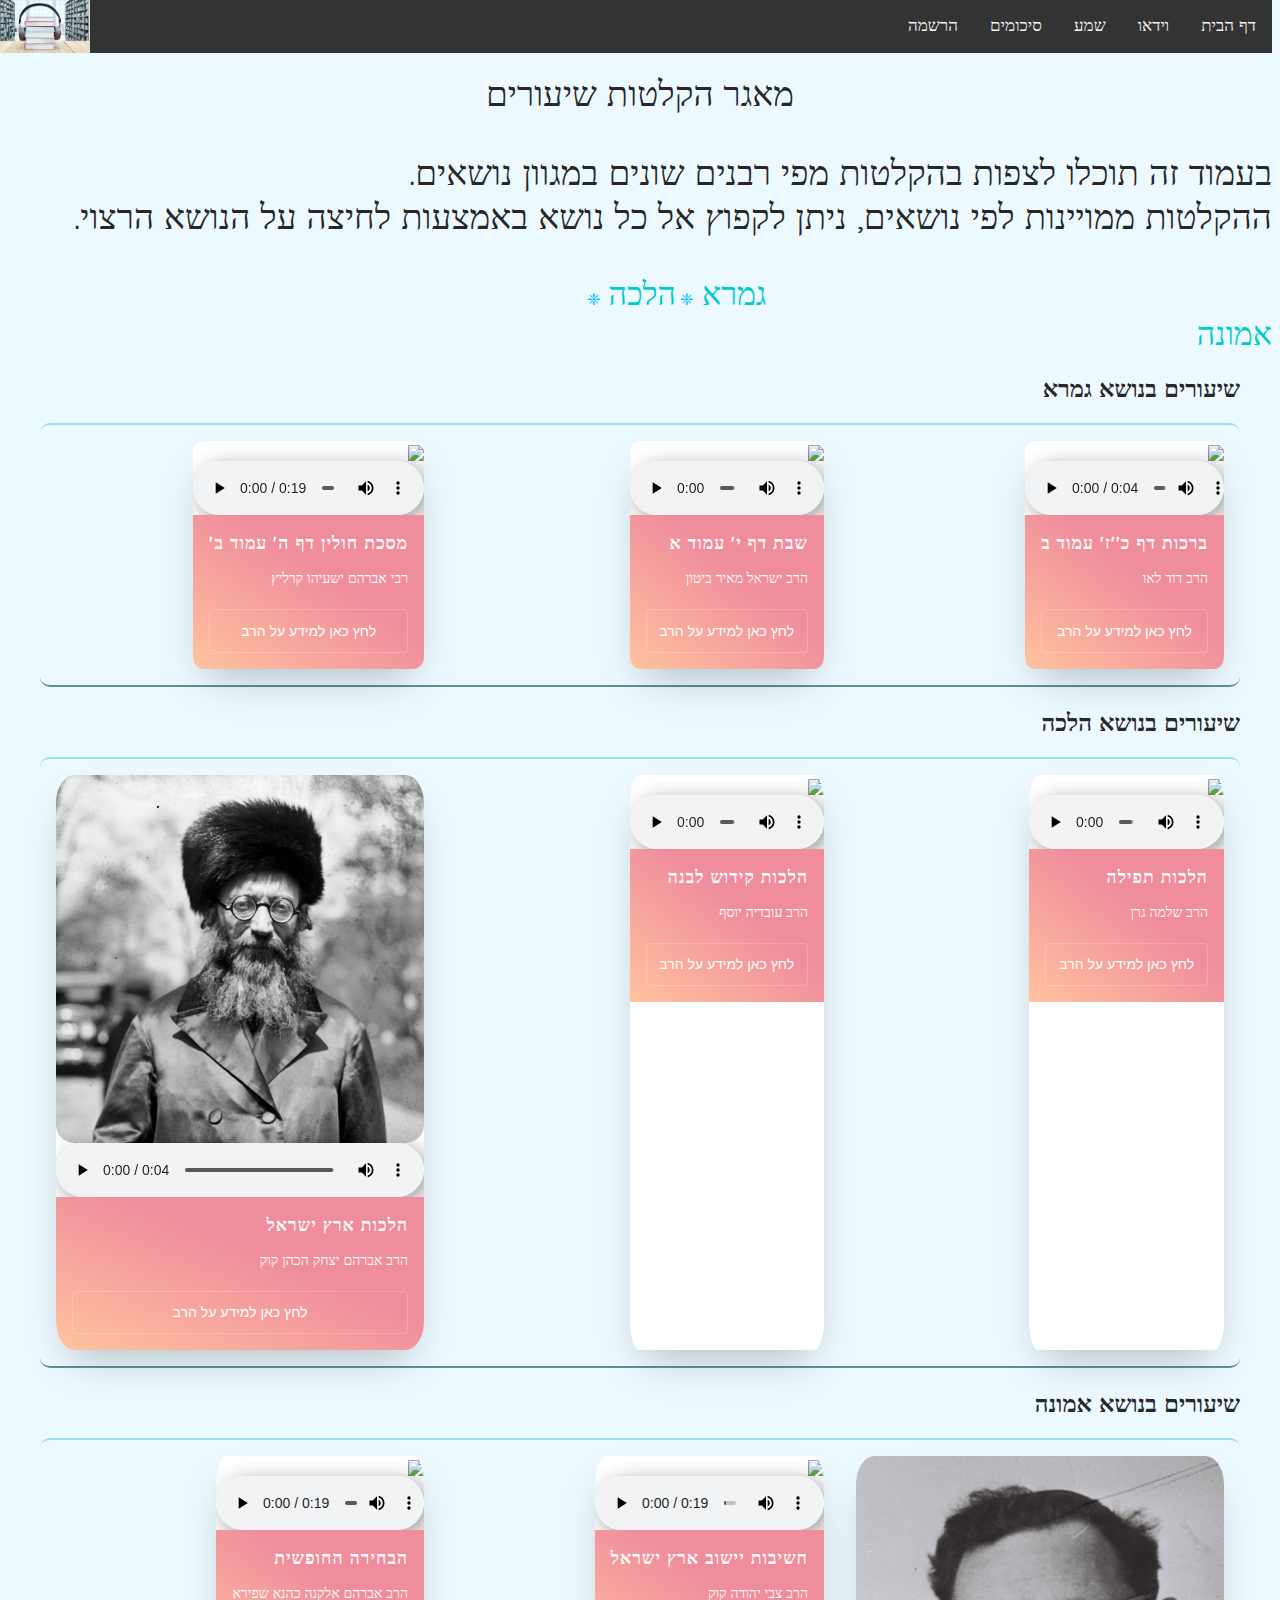
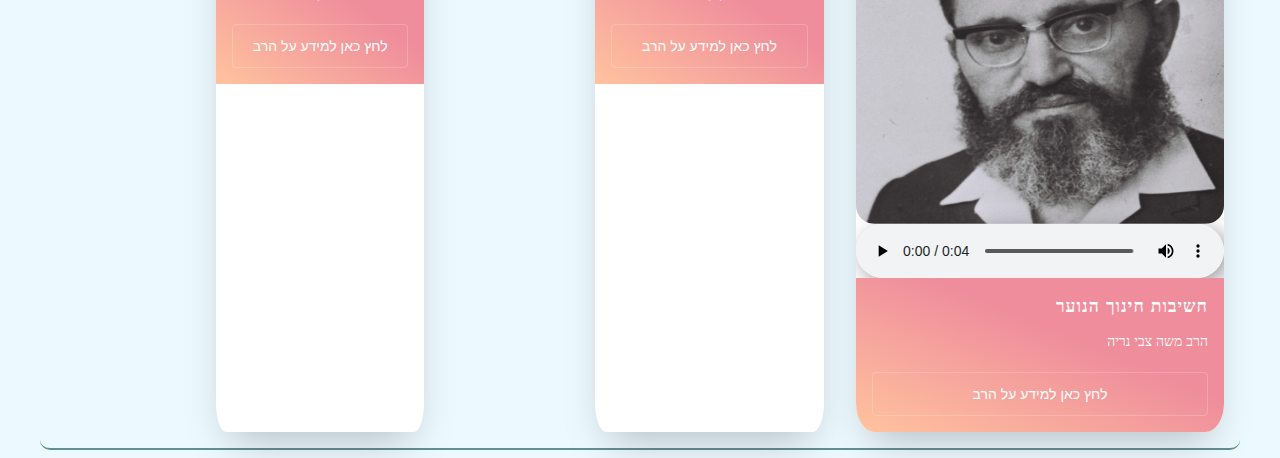
==== commit b0a0d06d: "Merge branch 'main' of https://github.com/yohanan400/fullstack-Project1" ====
--- a/audios.html
+++ b/audios.html
@@ -14,27 +14,35 @@
 
 <body>
     <header>
-        <header>
-            <navbar class="navbar" id="nav-bar">
+        <navbar class="navbar" id="nav-bar">
+            <div id="links">
+                <a href="index.html">דף הבית</a>
                 <a href="./videos.html">וידאו</a>
                 <a href="./audios.html">שמע</a>
                 <a href="./Summaries.html">סיכומים</a>
                 <a href="register.html">הרשמה</a>
-            </navbar>
-            <br><br>
-
-            <section id="page_text">
-                <h1>מאגר הקלטות שיעורים</h1>
-                <p>בעמוד זה תוכלו לצפות בהקלטות מפי רבנים שונים במגוון נושאים.<br>
-                    ההקלטות ממויינות לפי נושאים, ניתן לקפוץ אל כל נושא באמצעות לחיצה
-                    על הקישורים בצד.
-                </p>
-            </section>
-            <navbar id="SideNav">
-                <a href="#Gmara"> • גמרא</a><br><br>
-                <a href="#Halacha"> • הלכה</a><br><br>
-                <a href="#Emoona"> • אמונה</a><br><br>
-            </navbar>
+            </div>
+            <section id="logo">
+                <a href="index.html" id="logo_link">
+                    <img src="./resources/images/logo.webp" alt="דף הבית" />
+                </a>
+            </section>
+        </navbar>
+        <br><br>
+        <section id="page_text">
+            <h1>מאגר הקלטות שיעורים</h1>
+            <p>בעמוד זה תוכלו לצפות בהקלטות מפי רבנים שונים במגוון נושאים.<br>
+                ההקלטות ממויינות לפי נושאים, ניתן לקפוץ אל כל נושא באמצעות לחיצה
+                על הנושא הרצוי.
+            </p>
+        </section>
+        <navbar id="SideNav">
+            <a href="#Gmara">  גמרא </a>
+            <label class="seperate_symbol"> ❈ </label>
+            <a href="#Halacha">  הלכה </a>
+            <label class="seperate_symbol"> ❈ </label>
+            <a href="#Emoona"> אמונה </a>
+        </navbar>
 
         </header>
 
--- a/audios.css
+++ b/audios.css
@@ -1,4 +1,4 @@
-img {
+.card_image img {
     height: auto;
     max-width: 100%;
     vertical-align: middle;
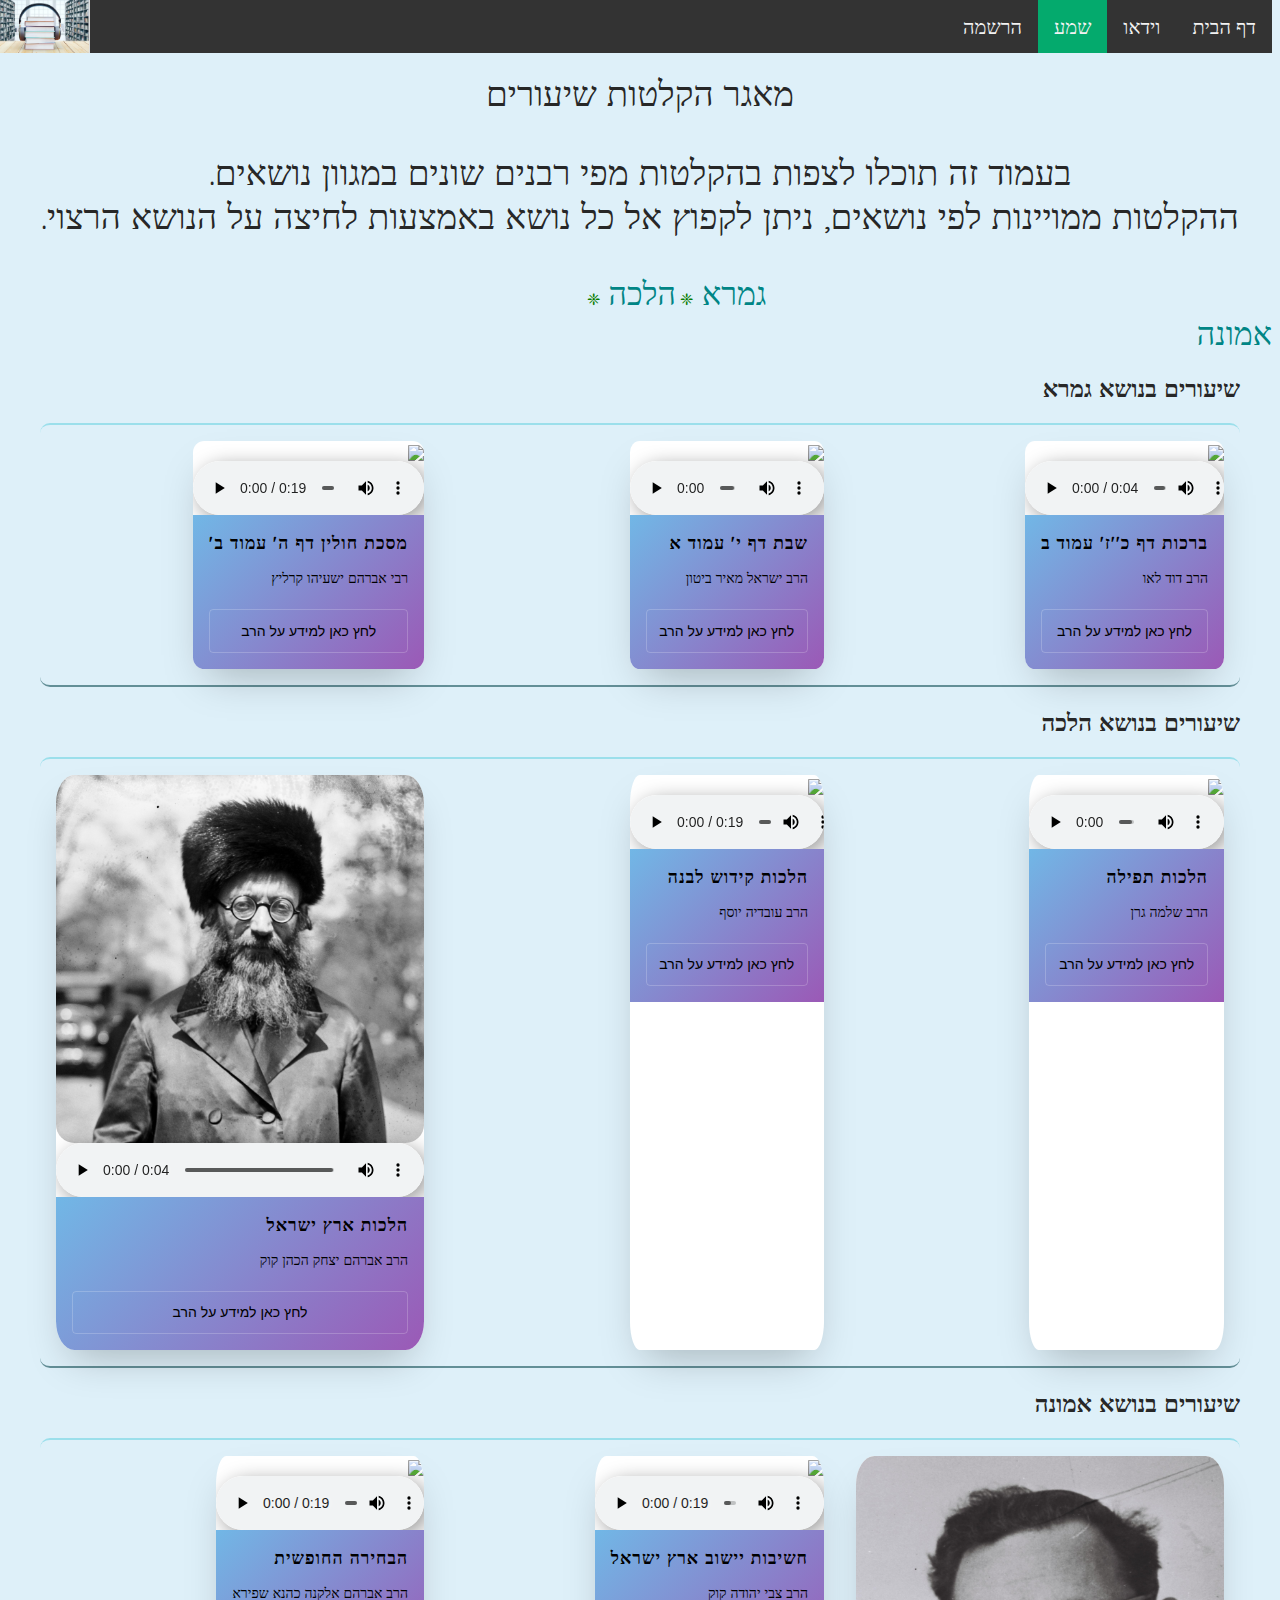
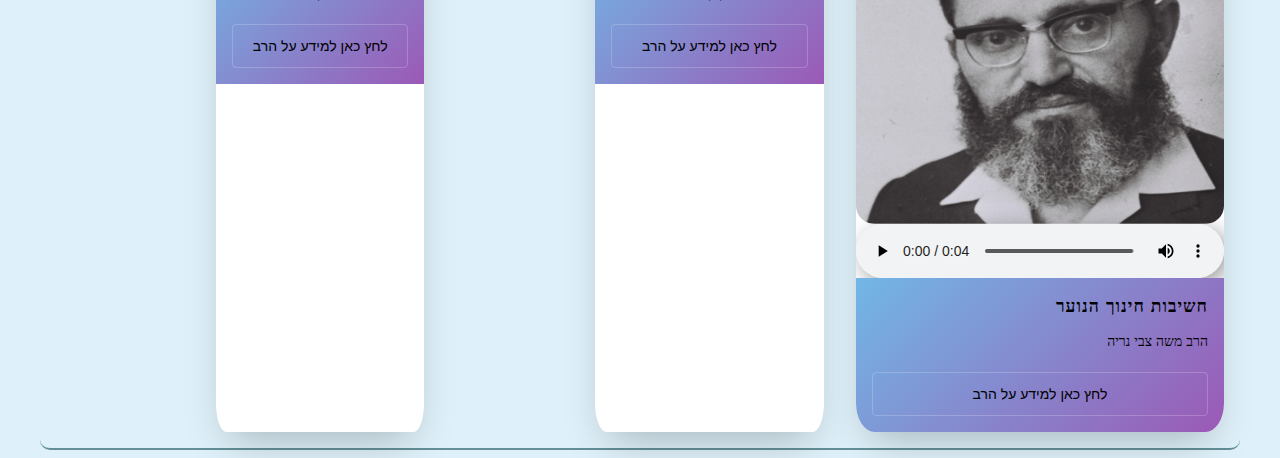
==== commit 659664a2: "Mostly finished" ====
--- a/audios.html
+++ b/audios.html
@@ -18,8 +18,8 @@
             <div id="links">
                 <a href="index.html">דף הבית</a>
                 <a href="./videos.html">וידאו</a>
-                <a href="./audios.html">שמע</a>
-                <a href="./Summaries.html">סיכומים</a>
+                <a class="active" href="./audios.html">שמע</a>
+                <!---<a href="./Summaries.html">סיכומים</a>--->
                 <a href="register.html">הרשמה</a>
             </div>
             <section id="logo">
--- a/audios.css
+++ b/audios.css
@@ -10,10 +10,4 @@
     width: 100%;
     box-shadow: 5px 5px 20px rgba(0, 0, 0, 0.4);
     border-radius: 90px;
-}
-
-embed{
-    height: auto;
-    max-width: 100%;
-    vertical-align: middle;
 }--- a/tamplate.css
+++ b/tamplate.css
@@ -9,7 +9,7 @@
 }
 
 html {
-    background-color: #ecf9ff;
+    background-color: #def0f9;    
 }
 
 body {
@@ -36,15 +36,6 @@
     padding: 0;
 }
 
-@media (max-width: 500px) {
-    #links {
-        display: grid;
-    }
-
-    #logo img {
-        visibility: hidden;
-    }
-}
 
 /* end of logo*/
 
@@ -61,7 +52,7 @@
 
 
 .btn {
-    color: #ffffff;
+    color: #000000;
     padding: 0.8rem;
     font-size: 14px;
     text-transform: uppercase;
@@ -107,6 +98,62 @@
     }
 }
 
+@media screen and (max-width: 500px) {
+    .navbar a {
+      float: none;
+      display: block;
+    }
+    /*#logo img {
+        visibility: hidden;
+    }*/ /* Disabling this for now as we don't have enough tabs for it to be relevant*/
+  }
+
+.navbar {
+    overflow: auto;
+    background-color: #333;
+    position: fixed;
+    top: 0;
+    width: 100%;
+}
+
+.navbar a {
+    float: right;
+    color: #f2f2f2;
+    text-align: center;
+    padding: 14px 16px;
+    text-decoration: none;
+    font-size: 20px;
+}
+
+.navbar a:hover {
+    background: #ddd;
+    color: black;
+}
+
+.active {
+    background-color: #04AA6D;
+  }
+
+#SideNav {
+    margin: 40%;
+}
+
+#SideNav a:hover,
+#SideNav a:visited:hover {
+    color: #34506d;
+}
+
+.seperate_symbol {
+    color: rgb(8, 124, 0);
+}
+
+#SideNav a,
+#SideNav a:visited {
+    color: rgb(0, 133, 133);
+    text-decoration: none;
+    font-size: xx-large;
+}
+
 .card {
     background-color: white;
     border-radius: 5%;
@@ -118,11 +165,11 @@
 
 .card_content {
     padding: 1rem;
-    background: linear-gradient(to bottom left, #EF8D9C 40%, #FFC39E 100%);
+    background: linear-gradient(135deg, #71b7e6, #9b59b6);;
 }
 
 .card_title {
-    color: #ffffff;
+    color: #000000;
     font-size: 1.1rem;
     font-weight: 700;
     letter-spacing: 1px;
@@ -131,60 +178,26 @@
 }
 
 .card_text {
-    color: #ffffff;
+    color: #000000;
     font-size: 0.875rem;
     line-height: 1.5;
     margin-bottom: 1.25rem;
     font-weight: 400;
 }
 
-.navbar {
-    overflow: hidden;
-    background-color: #333;
-    position: fixed;
-    top: 0;
-    width: 100%;
-
-}
-
-.navbar a {
-    float: right;
-    display: block;
-    color: #f2f2f2;
-    text-align: center;
-    padding: 14px 16px;
-    text-decoration: none;
-    font-size: 17px;
-}
-
-.navbar a:hover {
-    background: #ddd;
-    color: black;
-}
-
-a {
-    text-decoration: none;
-    font-size: xx-large;
-}
-
-#SideNav {
-    margin: 40%;
-}
-
-#SideNav a:hover,
-#SideNav a:visited:hover {
-    color: #67a0d9;
-}
-
-.seperate_symbol {
-    color: deepskyblue;
-}
-
-#SideNav a,
-#SideNav a:visited {
-    color: rgb(4, 201, 201);
-}
-
 #page_text {
     font-size: 35px;
+    text-align: center;
+}
+
+.fill {
+    display: flex;
+    justify-content: center;
+    align-items: center;
+    overflow: hidden
+}
+.fill img {
+    flex-shrink: 0;
+    min-width: 100%;
+    min-height: 100%
 }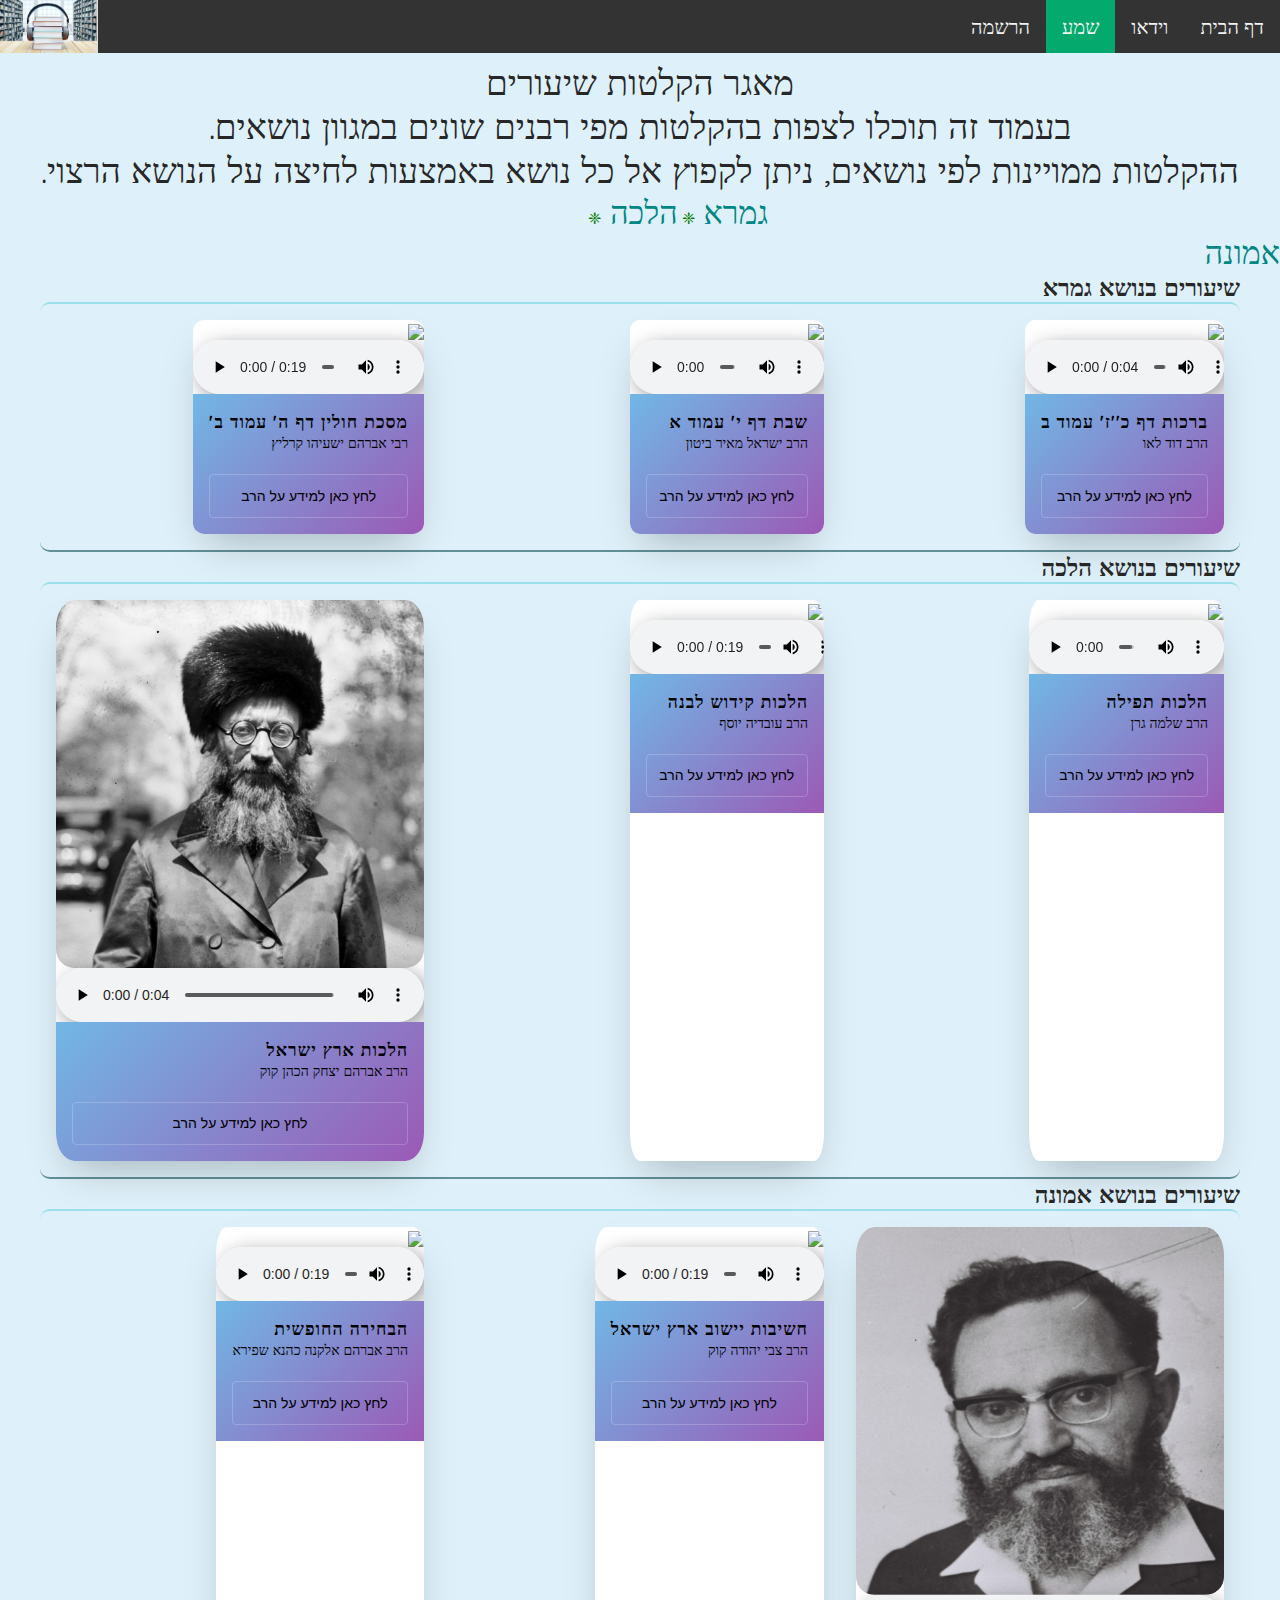
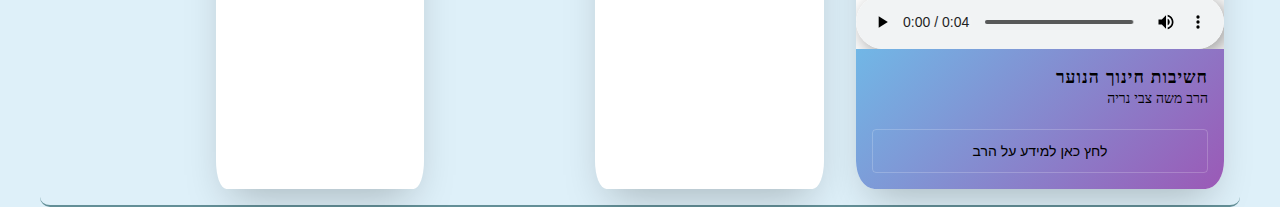
==== commit eecda723: "Small fix to navbar" ====
--- a/audios.html
+++ b/audios.html
@@ -28,7 +28,7 @@
                 </a>
             </section>
         </navbar>
-        <br><br>
+        <br><br><br>
         <section id="page_text">
             <h1>מאגר הקלטות שיעורים</h1>
             <p>בעמוד זה תוכלו לצפות בהקלטות מפי רבנים שונים במגוון נושאים.<br>
--- a/tamplate.css
+++ b/tamplate.css
@@ -5,6 +5,8 @@
 *,
 *::before,
 *::after {
+    margin: 0;
+    padding: 0;
     box-sizing: border-box;
 }
 
@@ -18,6 +20,7 @@
     font-style: normal;
     font-weight: 400;
     letter-spacing: 0;
+    width: 100%;
 }
 
 /*logo*/
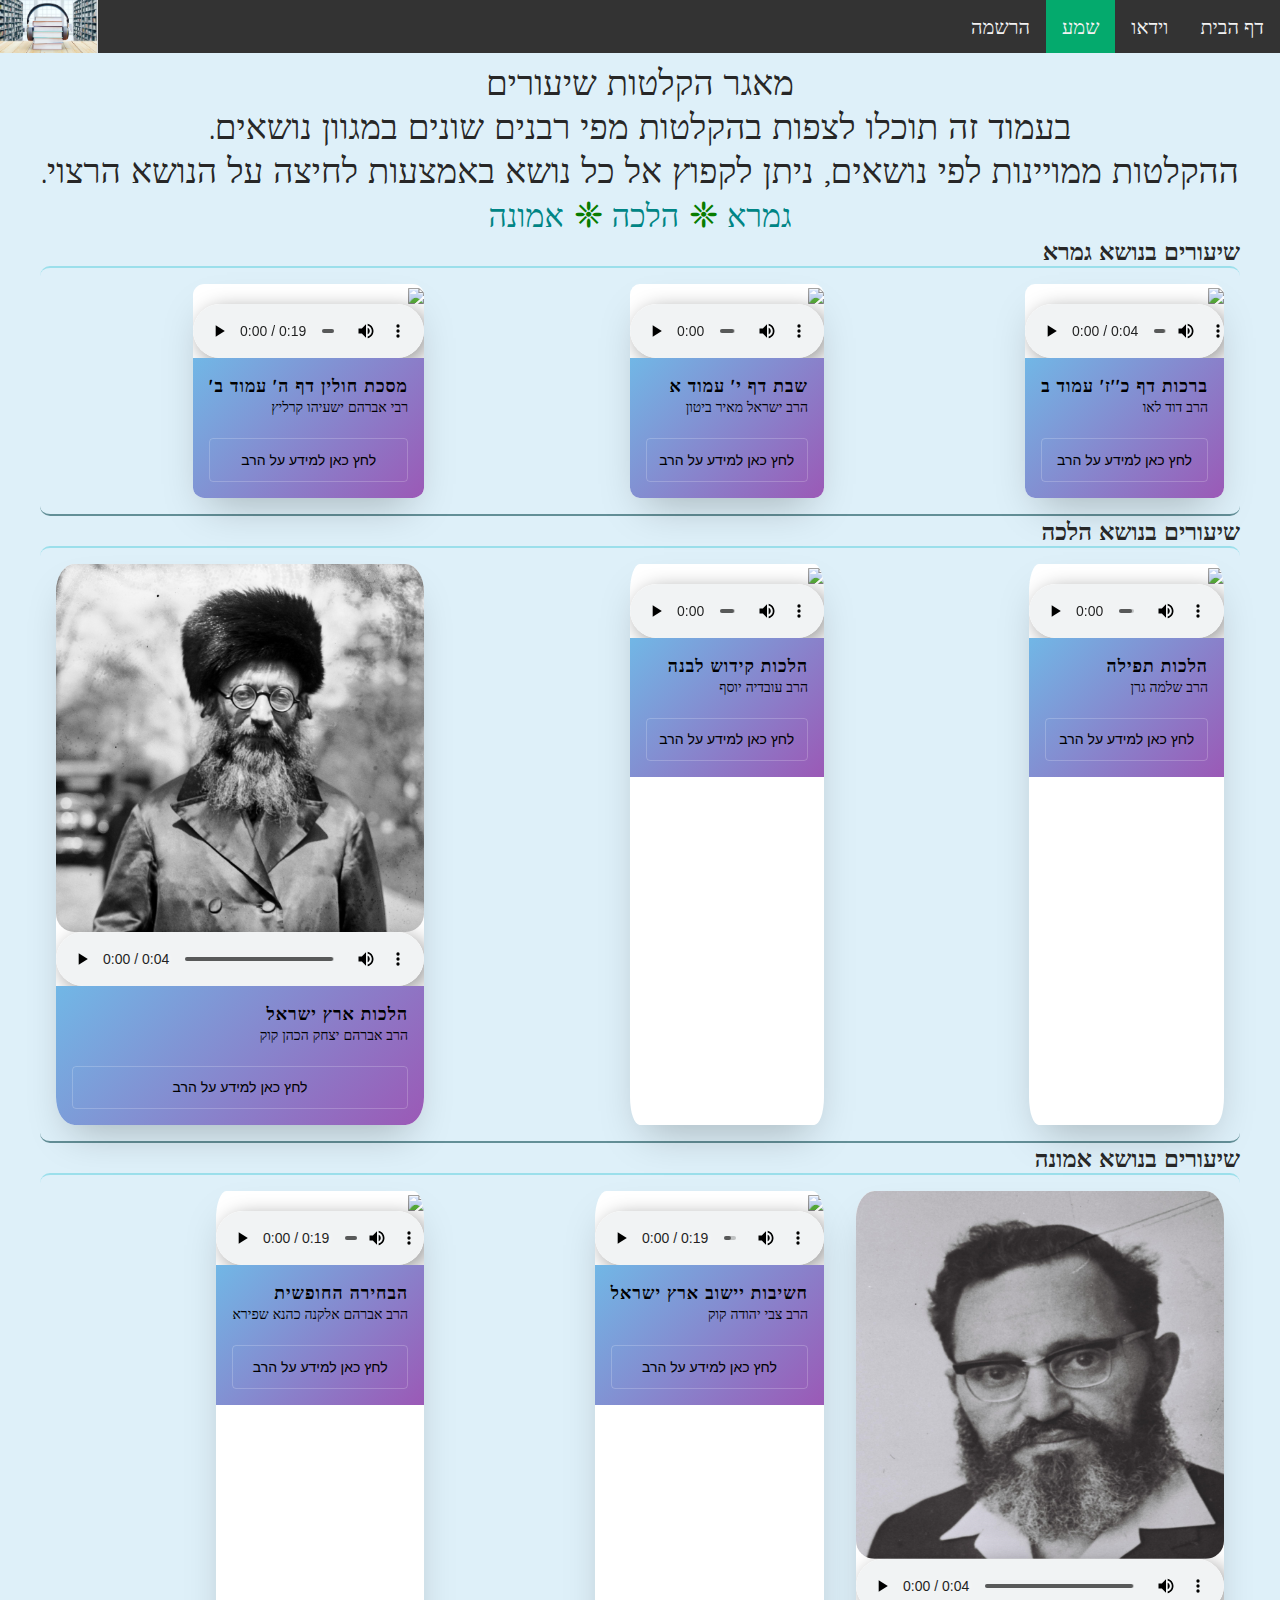
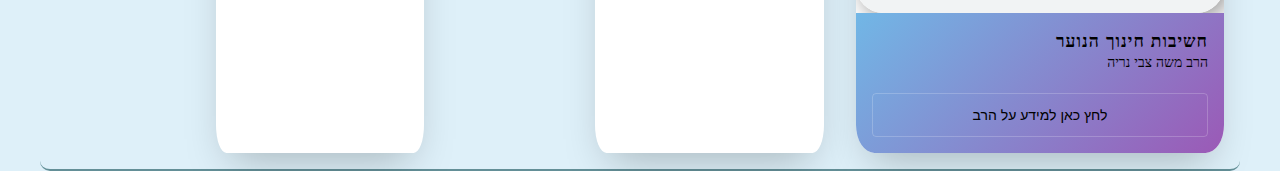
==== commit cccaf8d4: "Small fix to side navbar to be responsive properly" ====
--- a/audios.html
+++ b/audios.html
@@ -35,14 +35,14 @@
                 ההקלטות ממויינות לפי נושאים, ניתן לקפוץ אל כל נושא באמצעות לחיצה
                 על הנושא הרצוי.
             </p>
+            <navbar id="SideNav">
+                <a href="#Gmara">  גמרא </a>
+                <label class="seperate_symbol"> ❈ </label>
+                <a href="#Halacha">  הלכה </a>
+                <label class="seperate_symbol"> ❈ </label>
+                <a href="#Emoona"> אמונה </a>
+            </navbar>
         </section>
-        <navbar id="SideNav">
-            <a href="#Gmara">  גמרא </a>
-            <label class="seperate_symbol"> ❈ </label>
-            <a href="#Halacha">  הלכה </a>
-            <label class="seperate_symbol"> ❈ </label>
-            <a href="#Emoona"> אמונה </a>
-        </navbar>
 
         </header>
 
--- a/tamplate.css
+++ b/tamplate.css
@@ -11,7 +11,7 @@
 }
 
 html {
-    background-color: #def0f9;    
+    background-color: #def0f9;
 }
 
 body {
@@ -103,13 +103,15 @@
 
 @media screen and (max-width: 500px) {
     .navbar a {
-      float: none;
-      display: block;
+        float: none;
+        display: block;
     }
+
     /*#logo img {
         visibility: hidden;
-    }*/ /* Disabling this for now as we don't have enough tabs for it to be relevant*/
-  }
+    }*/
+    /* Disabling this for now as we don't have enough tabs for it to be relevant*/
+}
 
 .navbar {
     overflow: auto;
@@ -135,10 +137,12 @@
 
 .active {
     background-color: #04AA6D;
-  }
+}
 
 #SideNav {
-    margin: 40%;
+    margin: auto;
+    width: 50%;
+    padding: 10px;
 }
 
 #SideNav a:hover,
@@ -168,7 +172,8 @@
 
 .card_content {
     padding: 1rem;
-    background: linear-gradient(135deg, #71b7e6, #9b59b6);;
+    background: linear-gradient(135deg, #71b7e6, #9b59b6);
+    ;
 }
 
 .card_title {
@@ -199,6 +204,7 @@
     align-items: center;
     overflow: hidden
 }
+
 .fill img {
     flex-shrink: 0;
     min-width: 100%;
